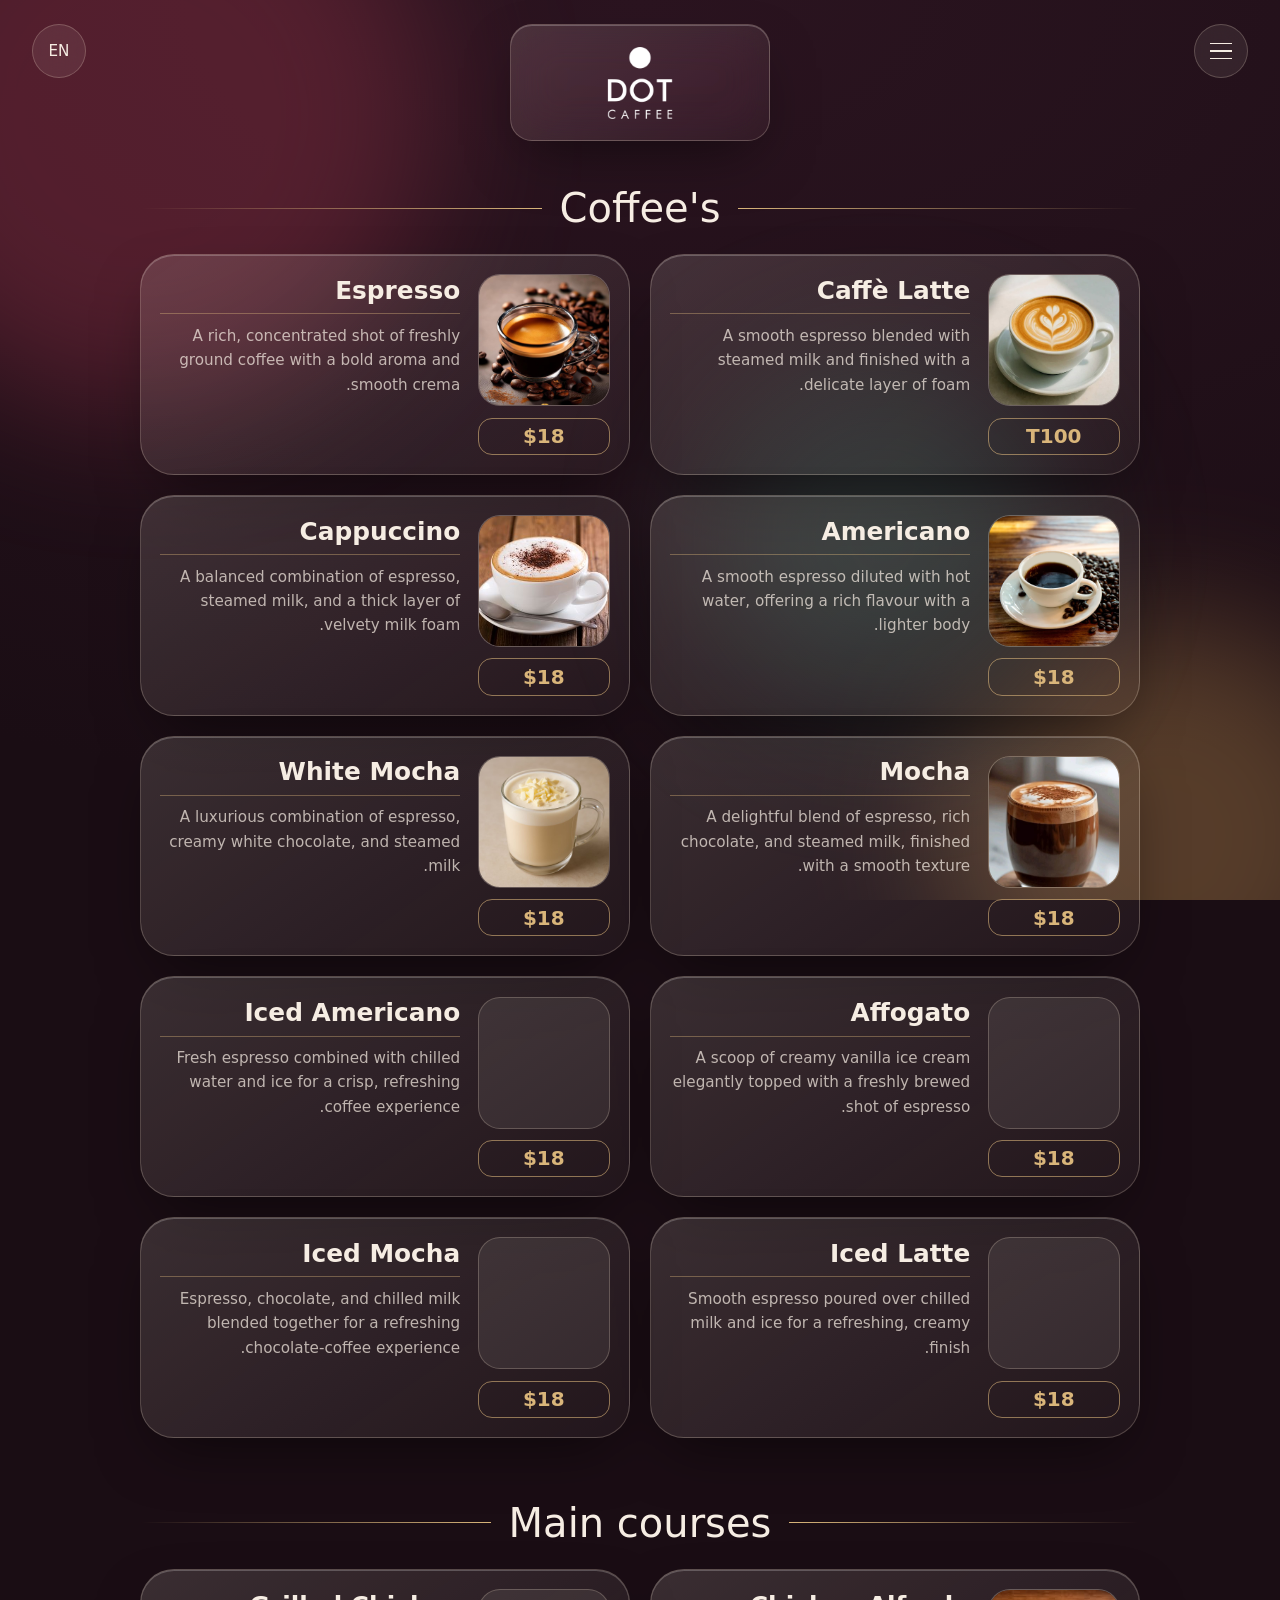
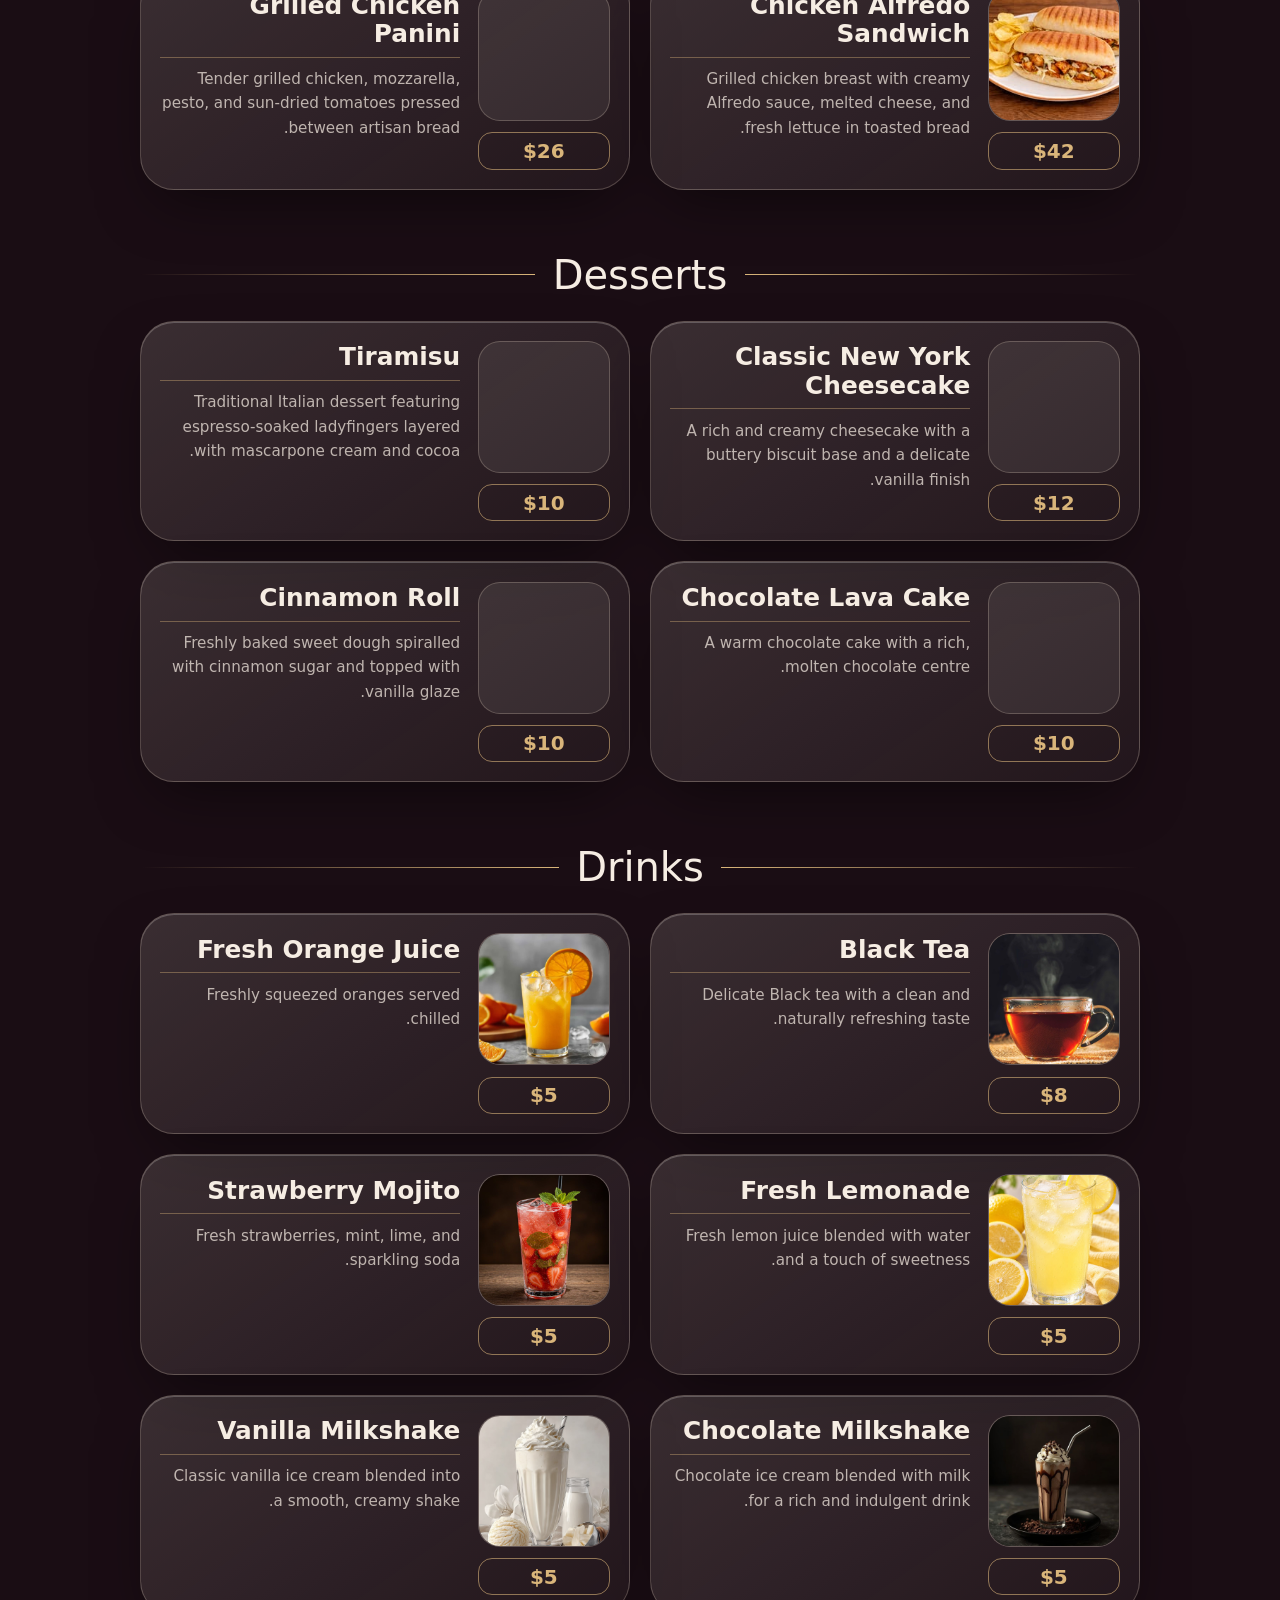
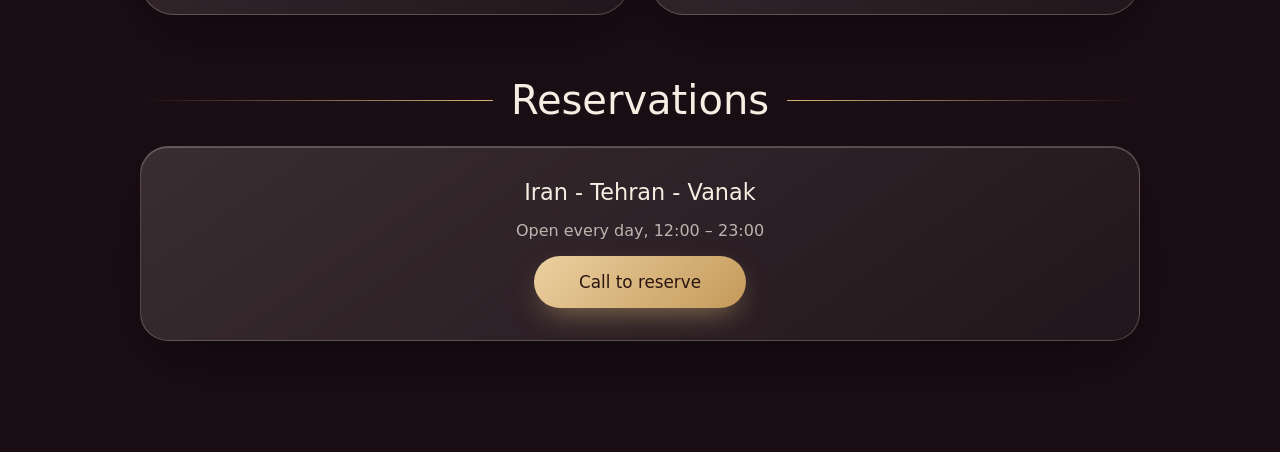
==== pages/menu.html @ abf37f2f "Add files via upload" ====
<!DOCTYPE html>
<html lang="en">
<head>
  <meta charset="UTF-8">
  <meta name="viewport" content="width=device-width, initial-scale=1, viewport-fit=cover">

  <!-- SEO: replace every "Your Restaurant Name" and example.com value -->
  <title>Menu | Your Restaurant Name – Starters, Main Courses, Desserts &amp; Drinks</title>
  <meta name="description" content="Explore the full menu at Your Restaurant Name: handcrafted starters, main courses, desserts, drinks and chef's specials, with prices. Reserve your table today.">
  <link rel="canonical" href="https://www.example.com/menu.html">
  <meta name="robots" content="index, follow, max-image-preview:large">
  <meta name="theme-color" content="#1a0d14">
  <meta name="author" content="Your Restaurant Name">

  <!-- Open Graph / social sharing -->
  <meta property="og:type" content="restaurant.menu">
  <meta property="og:site_name" content="Your Restaurant Name">
  <meta property="og:title" content="Menu | Your Restaurant Name">
  <meta property="og:description" content="Starters, main courses, desserts, drinks and chef's specials at Your Restaurant Name.">
  <meta property="og:url" content="https://www.example.com/menu.html">
  <meta property="og:image" content="https://www.example.com/images/share-cover.jpg">
  <meta name="twitter:card" content="summary_large_image">
  <meta name="twitter:title" content="Menu | Your Restaurant Name">
  <meta name="twitter:description" content="Starters, main courses, desserts, drinks and chef's specials.">
  <meta name="twitter:image" content="https://www.example.com/images/share-cover.jpg">
  <style>html.i18n-loading body{visibility:hidden}</style>
<script>
(function(){var d=document.documentElement,l='fa';
try{l=localStorage.getItem('site-lang')||'fa'}catch(e){}
d.lang=l;d.dir=l==='fa'?'rtl':'ltr';d.classList.add('i18n-loading');
setTimeout(function(){d.classList.remove('i18n-loading')},1500);})();
</script>

  <link rel="icon" href="../imgs/favicon.png">

  <link rel="preconnect" href="https://fonts.googleapis.com">
  <link rel="preconnect" href="https://fonts.gstatic.com" crossorigin>
  <link href="https://fonts.googleapis.com/css2?family=Cormorant+Garamond:wght@400;500;600&family=Jost:wght@300;400;500&display=swap" rel="stylesheet">
  <link rel="stylesheet" href="../css/index.css">
<link rel="stylesheet" href="../css/menu.css">

  <!-- Structured data: the restaurant -->
  <script type="application/ld+json">
  {
    "@context": "https://schema.org",
    "@type": "Restaurant",
    "name": "Your Restaurant Name",
    "url": "https://www.example.com/",
    "logo": "https://www.example.com/logo.png",
    "image": "https://www.example.com/images/share-cover.jpg",
    "telephone": "+00-000-000-0000",
    "priceRange": "$$$",
    "servesCuisine": "Your cuisine",
    "address": {
      "@type": "PostalAddress",
      "streetAddress": "Street address",
      "addressLocality": "City",
      "addressCountry": "Country"
    },
    "openingHours": "Mo-Su 12:00-23:00",
    "hasMenu": "https://www.example.com/menu.html"
  }
  </script>
</head>
<body>

  <div class="bg" aria-hidden="true">
    <span class="orb orb-1"></span>
    <span class="orb orb-2"></span>
    <span class="orb orb-3"></span>
  </div>

  <button class="lang-btn" id="langBtn" type="button" data-no-i18n aria-label="Switch language">EN</button>
  <!-- Hamburger -->
  <button class="burger" id="burger" aria-label="Open navigation" aria-expanded="false" aria-controls="drawer">
    <span></span><span></span><span></span>
  </button>

  <div class="scrim" id="scrim"></div>
  <nav class="drawer glass" id="drawer" aria-label="Menu categories" aria-hidden="true">
    <ul>
      <li><a href="#starters">Starters</a></li>
      <li><a href="#mains">Main courses</a></li>
      <li><a href="#desserts">Desserts</a></li>
      <li><a href="#drinks">Drinks</a></li>
  
      <li><a href="#contact">Reservations</a></li>
    </ul>
  </nav>

  <!-- Logo -->
  <header class="menu-head">
  <a class="logo-box glass" href="../index.html" aria-label="Your Restaurant Name, back to home">
  <img src="../imgs/dot-caffee-logo-1024-white.png" alt="Your Restaurant Name logo" width="240" height="96">
</a>
  </header>

  <main class="menu" itemscope itemtype="https://schema.org/Menu">
    <h1 class="sr-only" itemprop="name">Menu – Your Restaurant Name</h1>

    <!-- ========== Coffees ========== -->
    <section class="menu-section" id="starters" aria-labelledby="starters-title" itemprop="hasMenuSection" itemscope itemtype="https://schema.org/MenuSection">
      <h2 class="cat" id="starters-title"><span itemprop="name">Coffee's</span></h2>
      <div class="items">

        <article class="item glass" itemprop="hasMenuItem" itemscope itemtype="https://schema.org/MenuItem">
          <div class="item-pic"><img src="../imgs/582723639355604357.jpeg" alt="Burrata with heirloom tomatoes" width="200" height="200" loading="lazy" decoding="async" itemprop="image"></div>
          <div class="item-price" itemprop="offers" itemscope itemtype="https://schema.org/Offer"><meta itemprop="priceCurrency" content="USD"><meta itemprop="price" content="14"><span>T100</span></div>
          <div class="item-body">
            <h3 itemprop="name">Caffè Latte</h3>
            <p itemprop="description">A smooth espresso blended with steamed milk and finished with a delicate layer of foam.</p>
          </div>
        </article>

        <article class="item glass" itemprop="hasMenuItem" itemscope itemtype="https://schema.org/MenuItem">
          <div class="item-pic"><img src="../imgs/Espresso High Strength Professional Flavouring_.jpeg" alt="Seared scallops on cauliflower purée" width="200" height="200" loading="lazy" decoding="async" itemprop="image"></div>
          <div class="item-price" itemprop="offers" itemscope itemtype="https://schema.org/Offer"><meta itemprop="priceCurrency" content="USD"><meta itemprop="price" content="18"><span>$18</span></div>
          <div class="item-body">
            <h3 itemprop="name">Espresso</h3>
            <p itemprop="description">A rich, concentrated shot of freshly ground coffee with a bold aroma and smooth crema.</p>
          </div>
        </article>

 <article class="item glass" itemprop="hasMenuItem" itemscope itemtype="https://schema.org/MenuItem">
          <div class="item-pic"><img src="../imgs/What is an Americano_ - Learn More about this Classic Coffee Drink.jpeg" alt="Seared scallops on cauliflower purée" width="200" height="200" loading="lazy" decoding="async" itemprop="image"></div>
          <div class="item-price" itemprop="offers" itemscope itemtype="https://schema.org/Offer"><meta itemprop="priceCurrency" content="USD"><meta itemprop="price" content="18"><span>$18</span></div>
          <div class="item-body">
            <h3 itemprop="name">Americano</h3>
            <p itemprop="description">A smooth espresso diluted with hot water, offering a rich flavour with a lighter body.</p>
          </div>
        </article>

         <article class="item glass" itemprop="hasMenuItem" itemscope itemtype="https://schema.org/MenuItem">
          <div class="item-pic"><img src="../imgs/What Is a Cappuccino_ All You Need to Know.jpeg" alt="Seared scallops on cauliflower purée" width="200" height="200" loading="lazy" decoding="async" itemprop="image"></div>
          <div class="item-price" itemprop="offers" itemscope itemtype="https://schema.org/Offer"><meta itemprop="priceCurrency" content="USD"><meta itemprop="price" content="18"><span>$18</span></div>
          <div class="item-body">
            <h3 itemprop="name">Cappuccino</h3>
            <p itemprop="description">A balanced combination of espresso, steamed milk, and a thick layer of velvety milk foam.</p>
          </div>
        </article>

        <article class="item glass" itemprop="hasMenuItem" itemscope itemtype="https://schema.org/MenuItem">
          <div class="item-pic"><img src="../imgs/706713366569030225.jpeg" alt="Seared scallops on cauliflower purée" width="200" height="200" loading="lazy" decoding="async" itemprop="image"></div>
          <div class="item-price" itemprop="offers" itemscope itemtype="https://schema.org/Offer"><meta itemprop="priceCurrency" content="USD"><meta itemprop="price" content="18"><span>$18</span></div>
          <div class="item-body">
            <h3 itemprop="name">Mocha</h3>
            <p itemprop="description">A delightful blend of espresso, rich chocolate, and steamed milk, finished with a smooth texture.</p>
          </div>
        </article>

        <article class="item glass" itemprop="hasMenuItem" itemscope itemtype="https://schema.org/MenuItem">
          <div class="item-pic"><img src="../imgs/White Mocha - Coffee Class.jpeg" alt="Seared scallops on cauliflower purée" width="200" height="200" loading="lazy" decoding="async" itemprop="image"></div>
          <div class="item-price" itemprop="offers" itemscope itemtype="https://schema.org/Offer"><meta itemprop="priceCurrency" content="USD"><meta itemprop="price" content="18"><span>$18</span></div>
          <div class="item-body">
            <h3 itemprop="name">White Mocha</h3>
            <p itemprop="description">A luxurious combination of espresso, creamy white chocolate, and steamed milk.</p>
          </div>
        </article>
        <article class="item glass" itemprop="hasMenuItem" itemscope itemtype="https://schema.org/MenuItem">
          <div class="item-pic"><img src="../imgs/Classic Italian Hot Espresso Affogato Recipe.jpeg" alt="Seared scallops on cauliflower purée" width="200" height="200" loading="lazy" decoding="async" itemprop="image"></div>
          <div class="item-price" itemprop="offers" itemscope itemtype="https://schema.org/Offer"><meta itemprop="priceCurrency" content="USD"><meta itemprop="price" content="18"><span>$18</span></div>
          <div class="item-body">
            <h3 itemprop="name">Affogato</h3>
            <p itemprop="description">A scoop of creamy vanilla ice cream elegantly topped with a freshly brewed shot of espresso.</p>
          </div>
        </article>

        </article>
        <article class="item glass" itemprop="hasMenuItem" itemscope itemtype="https://schema.org/MenuItem">
          <div class="item-pic"><img src="../imgs/1150177192369234085.jpeg" alt="Seared scallops on cauliflower purée" width="200" height="200" loading="lazy" decoding="async" itemprop="image"></div>
          <div class="item-price" itemprop="offers" itemscope itemtype="https://schema.org/Offer"><meta itemprop="priceCurrency" content="USD"><meta itemprop="price" content="18"><span>$18</span></div>
          <div class="item-body">
            <h3 itemprop="name">Iced Americano</h3>
            <p itemprop="description">Fresh espresso combined with chilled water and ice for a crisp, refreshing coffee experience.</p>
          </div>
        </article>

        </article>
        <article class="item glass" itemprop="hasMenuItem" itemscope itemtype="https://schema.org/MenuItem">
          <div class="item-pic"><img src="../imgs/Embrace Caramel Almond Milk Iced Coffee Joy!.jpeg" alt="Seared scallops on cauliflower purée" width="200" height="200" loading="lazy" decoding="async" itemprop="image"></div>
          <div class="item-price" itemprop="offers" itemscope itemtype="https://schema.org/Offer"><meta itemprop="priceCurrency" content="USD"><meta itemprop="price" content="18"><span>$18</span></div>
          <div class="item-body">
            <h3 itemprop="name">Iced Latte</h3>
            <p itemprop="description">Smooth espresso poured over chilled milk and ice for a refreshing, creamy finish.</p>
          </div>
        </article>

        </article>
        <article class="item glass" itemprop="hasMenuItem" itemscope itemtype="https://schema.org/MenuItem">
          <div class="item-pic"><img src="../imgs/🥶 The Best Iced Mocha Coffee.jpeg" alt="Seared scallops on cauliflower purée" width="200" height="200" loading="lazy" decoding="async" itemprop="image"></div>
          <div class="item-price" itemprop="offers" itemscope itemtype="https://schema.org/Offer"><meta itemprop="priceCurrency" content="USD"><meta itemprop="price" content="18"><span>$18</span></div>
          <div class="item-body">
            <h3 itemprop="name">Iced Mocha</h3>
            <p itemprop="description">Espresso, chocolate, and chilled milk blended together for a refreshing chocolate-coffee experience.</p>
          </div>
        </article>

      </div>
    </section>

    <!-- ========== MAIN COURSES ========== -->
    <section class="menu-section" id="mains" aria-labelledby="mains-title" itemprop="hasMenuSection" itemscope itemtype="https://schema.org/MenuSection">
      <h2 class="cat" id="mains-title"><span itemprop="name">Main courses</span></h2>
      <div class="items">

        <article class="item glass" itemprop="hasMenuItem" itemscope itemtype="https://schema.org/MenuItem">
          <div class="item-pic"><img src="../imgs/Crispy Chicken Alfredo Rolls.jpeg" alt="Grilled ribeye steak with truffle butter" width="200" height="200" loading="lazy" decoding="async" itemprop="image"></div>
          <div class="item-price" itemprop="offers" itemscope itemtype="https://schema.org/Offer"><meta itemprop="priceCurrency" content="USD"><meta itemprop="price" content="42"><span>$42</span></div>
          <div class="item-body">
            <h3 itemprop="name">Chicken Alfredo Sandwich</h3>
            <p itemprop="description">Grilled chicken breast with creamy Alfredo sauce, melted cheese, and fresh lettuce in toasted bread.</p>
          </div>
        </article>

        <article class="item glass" itemprop="hasMenuItem" itemscope itemtype="https://schema.org/MenuItem">
          <div class="item-pic"><img src="../imgs/Grilled Chicken Panini Sandwich with French Fries & Fresh Mint Mojito(1).jpeg" alt="Wild mushroom risotto" width="200" height="200" loading="lazy" decoding="async" itemprop="image"></div>
          <div class="item-price" itemprop="offers" itemscope itemtype="https://schema.org/Offer"><meta itemprop="priceCurrency" content="USD"><meta itemprop="price" content="26"><span>$26</span></div>
          <div class="item-body">
            <h3 itemprop="name">Grilled Chicken Panini</h3>
            <p itemprop="description">Tender grilled chicken, mozzarella, pesto, and sun-dried tomatoes pressed between artisan bread.</p>
          </div>
        </article>

      </div>
    </section>

    <!-- ========== DESSERTS ========== -->
    <section class="menu-section" id="desserts" aria-labelledby="desserts-title" itemprop="hasMenuSection" itemscope itemtype="https://schema.org/MenuSection">
      <h2 class="cat" id="desserts-title"><span itemprop="name">Desserts</span></h2>
      <div class="items">

        <article class="item glass" itemprop="hasMenuItem" itemscope itemtype="https://schema.org/MenuItem">
          <div class="item-pic"><img src="../imgs/🍰 You’ll Want to Make It Again and Again New York….jpeg" alt="Dark chocolate fondant with vanilla ice cream" width="200" height="200" loading="lazy" decoding="async" itemprop="image"></div>
          <div class="item-price" itemprop="offers" itemscope itemtype="https://schema.org/Offer"><meta itemprop="priceCurrency" content="USD"><meta itemprop="price" content="12"><span>$12</span></div>
          <div class="item-body">
            <h3 itemprop="name">Classic New York Cheesecake</h3>
            <p itemprop="description">A rich and creamy cheesecake with a buttery biscuit base and a delicate vanilla finish.</p>
          </div>
        </article>

        <article class="item glass" itemprop="hasMenuItem" itemscope itemtype="https://schema.org/MenuItem">
          <div class="item-pic"><img src="../imgs/Tiramisu Cheesecake with Mascarpone Cream.jpeg" alt="Crème brûlée with fresh berries" width="200" height="200" loading="lazy" decoding="async" itemprop="image"></div>
          <div class="item-price" itemprop="offers" itemscope itemtype="https://schema.org/Offer"><meta itemprop="priceCurrency" content="USD"><meta itemprop="price" content="10"><span>$10</span></div>
          <div class="item-body">
            <h3 itemprop="name">Tiramisu</h3>
            <p itemprop="description">Traditional Italian dessert featuring espresso-soaked ladyfingers layered with mascarpone cream and cocoa.</p>
          </div>
        </article>

        <article class="item glass" itemprop="hasMenuItem" itemscope itemtype="https://schema.org/MenuItem">
          <div class="item-pic"><img src="../imgs/📌Chocolate Lava Cake 😍🍫 This ultra-decadent molten chocolate lava cake.jpeg" alt="Crème brûlée with fresh berries" width="200" height="200" loading="lazy" decoding="async" itemprop="image"></div>
          <div class="item-price" itemprop="offers" itemscope itemtype="https://schema.org/Offer"><meta itemprop="priceCurrency" content="USD"><meta itemprop="price" content="10"><span>$10</span></div>
          <div class="item-body">
            <h3 itemprop="name">Chocolate Lava Cake</h3>
            <p itemprop="description">A warm chocolate cake with a rich, molten chocolate centre.</p>
          </div>
        </article>

        <article class="item glass" itemprop="hasMenuItem" itemscope itemtype="https://schema.org/MenuItem">
          <div class="item-pic"><img src="../imgs/Fragrance Oil - Cinnamon Bun _ Arômes & Évasions - Warm & Sweet Aroma.jpeg" alt="Crème brûlée with fresh berries" width="200" height="200" loading="lazy" decoding="async" itemprop="image"></div>
          <div class="item-price" itemprop="offers" itemscope itemtype="https://schema.org/Offer"><meta itemprop="priceCurrency" content="USD"><meta itemprop="price" content="10"><span>$10</span></div>
          <div class="item-body">
            <h3 itemprop="name">Cinnamon Roll</h3>
            <p itemprop="description">Freshly baked sweet dough spiralled with cinnamon sugar and topped with vanilla glaze.</p>
          </div>
        </article>

      </div>
    </section>

    <!-- ========== DRINKS ========== -->
    <section class="menu-section" id="drinks" aria-labelledby="drinks-title" itemprop="hasMenuSection" itemscope itemtype="https://schema.org/MenuSection">
      <h2 class="cat" id="drinks-title"><span itemprop="name">Drinks</span></h2>
      <div class="items">

        <article class="item glass" itemprop="hasMenuItem" itemscope itemtype="https://schema.org/MenuItem">
          <div class="item-pic"><img src="../imgs/GOODS FROM CHINA-TEA.jpeg" alt="House sparkling pomegranate cooler" width="200" height="200" loading="lazy" decoding="async" itemprop="image"></div>
          <div class="item-price" itemprop="offers" itemscope itemtype="https://schema.org/Offer"><meta itemprop="priceCurrency" content="USD"><meta itemprop="price" content="8"><span>$8</span></div>
          <div class="item-body">
            <h3 itemprop="name">Black Tea</h3>
            <p itemprop="description">	Delicate Black tea with a clean and naturally refreshing taste.</p>
          </div>
        </article>

        <article class="item glass" itemprop="hasMenuItem" itemscope itemtype="https://schema.org/MenuItem">
          <div class="item-pic"><img src="../imgs/Dolly Parton Cinnamon Bread Recipe (Copycat….jpeg" alt="Cardamom espresso" width="200" height="200" loading="lazy" decoding="async" itemprop="image"></div>
          <div class="item-price" itemprop="offers" itemscope itemtype="https://schema.org/Offer"><meta itemprop="priceCurrency" content="USD"><meta itemprop="price" content="5"><span>$5</span></div>
          <div class="item-body">
            <h3 itemprop="name">Fresh Orange Juice</h3>
            <p itemprop="description">Freshly squeezed oranges served chilled.</p>
          </div>
        </article>

        <article class="item glass" itemprop="hasMenuItem" itemscope itemtype="https://schema.org/MenuItem">
          <div class="item-pic"><img src="../imgs/Fresh-Squeezed Lemonade with Ice and Lemon Slices.jpeg" alt="Cardamom espresso" width="200" height="200" loading="lazy" decoding="async" itemprop="image"></div>
          <div class="item-price" itemprop="offers" itemscope itemtype="https://schema.org/Offer"><meta itemprop="priceCurrency" content="USD"><meta itemprop="price" content="5"><span>$5</span></div>
          <div class="item-body">
            <h3 itemprop="name">Fresh Lemonade</h3>
            <p itemprop="description">	Fresh lemon juice blended with water and a touch of sweetness.</p>
          </div>
        </article>

        <article class="item glass" itemprop="hasMenuItem" itemscope itemtype="https://schema.org/MenuItem">
          <div class="item-pic"><img src="../imgs/Strawberry Mojito__🍓 Sip on our Strawberry Mojito….jpeg" alt="Cardamom espresso" width="200" height="200" loading="lazy" decoding="async" itemprop="image"></div>
          <div class="item-price" itemprop="offers" itemscope itemtype="https://schema.org/Offer"><meta itemprop="priceCurrency" content="USD"><meta itemprop="price" content="5"><span>$5</span></div>
          <div class="item-body">
            <h3 itemprop="name">Strawberry Mojito</h3>
            <p itemprop="description">	Fresh strawberries, mint, lime, and sparkling soda. </p>
          </div>
        </article>

          <article class="item glass" itemprop="hasMenuItem" itemscope itemtype="https://schema.org/MenuItem">
          <div class="item-pic"><img src="../imgs/choclate milkshake.jpeg" alt="Cardamom espresso" width="200" height="200" loading="lazy" decoding="async" itemprop="image"></div>
          <div class="item-price" itemprop="offers" itemscope itemtype="https://schema.org/Offer"><meta itemprop="priceCurrency" content="USD"><meta itemprop="price" content="5"><span>$5</span></div>
          <div class="item-body">
            <h3 itemprop="name">Chocolate Milkshake</h3>
            <p itemprop="description">		Chocolate ice cream blended with milk for a rich and indulgent drink. </p>
          </div>
        </article>

          <article class="item glass" itemprop="hasMenuItem" itemscope itemtype="https://schema.org/MenuItem">
          <div class="item-pic"><img src="../imgs/Easy Free Vanilla Milkshake Recipe _ 3 Ingredients, 2 Minutes.jpeg" alt="Cardamom espresso" width="200" height="200" loading="lazy" decoding="async" itemprop="image"></div>
          <div class="item-price" itemprop="offers" itemscope itemtype="https://schema.org/Offer"><meta itemprop="priceCurrency" content="USD"><meta itemprop="price" content="5"><span>$5</span></div>
          <div class="item-body">
            <h3 itemprop="name">Vanilla Milkshake</h3>
            <p itemprop="description">			Classic vanilla ice cream blended into a smooth, creamy shake. </p>
          </div>
        </article>

      </div>
    </section>


    <!-- ========== RESERVATIONS ========== -->
    <section class="menu-section" id="contact" aria-labelledby="contact-title">
      <h2 class="cat" id="contact-title"><span>Reservations</span></h2>
      <div class="contact-card glass">
        <address>Iran - Tehran - Vanak </address>
        <p>Open every day, 12:00 – 23:00</p>
        <a class="cta" href="tel:+9899123121320">Call to reserve</a>
      </div>
    </section>

  </main>

  <script src="../js/app.js"></script>
  <script src="../js/menu.js"></script>
  <script src="../js/lang.js"></script>
</body>
</html>
---- css/index.css ----
/* ---------- Design tokens: change the look here ---------- */
:root {
  --bg-deep: #1a0d14;          /* deep wine */
  --bg-mid: #2b1420;
  --glow-1: #7a2a3d;           /* garnet */
  --glow-2: #b98a4e;           /* brass */
  --glow-3: #2f4a43;           /* pine */
  --ink: #f6ede3;              /* warm ivory text */
  --ink-soft: rgba(246, 237, 227, .72);
  --accent: #d9b57a;           /* champagne gold */
  --glass-bg: rgba(255, 244, 232, .08);
  --glass-border: rgba(255, 236, 214, .22);
  --radius: 28px;
  --font-display: "Cormorant Garamond", Georgia, serif;
  --font-body: "Jost", system-ui, sans-serif;
}

*, *::before, *::after { box-sizing: border-box; }
html { height: 100%; }
body {
  margin: 0;
  min-height: 100%;
  font-family: var(--font-body);
  font-weight: 300;
  color: var(--ink);
  background: var(--bg-deep);
  overflow-x: hidden;
  -webkit-font-smoothing: antialiased;
}

/* ---------- Background ---------- */
.bg {
  position: fixed; inset: 0; z-index: -1;
  background: radial-gradient(120% 90% at 50% 0%, var(--bg-mid), var(--bg-deep));
  overflow: hidden;
}
.orb { position: absolute; border-radius: 50%; filter: blur(70px); opacity: .55; }
.orb-1 { width: 46vmax; height: 46vmax; background: var(--glow-1); top: -14vmax; left: -12vmax; }
.orb-2 { width: 34vmax; height: 34vmax; background: var(--glow-2); bottom: -12vmax; right: -8vmax; opacity: .38; }
.orb-3 { width: 28vmax; height: 28vmax; background: var(--glow-3); top: 40%; left: 55%; opacity: .5; }

/* ---------- Glass ---------- */
.glass {
  background: linear-gradient(145deg, rgba(255, 244, 232, .14), rgba(255, 244, 232, .04));
  border: 1px solid var(--glass-border);
  border-radius: var(--radius);
  -webkit-backdrop-filter: blur(22px) saturate(140%);
  backdrop-filter: blur(22px) saturate(140%);
  box-shadow:
    0 24px 60px -20px rgba(0, 0, 0, .55),
    inset 0 1px 0 rgba(255, 255, 255, .22);
}

/* ---------- Layout ---------- */
.page {
  width: min(100%, 640px);
  margin: 0 auto;
  padding: clamp(5rem, 11vh, 7rem) 1.25rem calc(2.5rem + env(safe-area-inset-bottom, 0px));
  display: flex;
  flex-direction: column;
  align-items: center;
  gap: clamp(1.25rem, 3vh, 2rem);
  animation: rise .9s cubic-bezier(.2, .7, .2, 1) both;
}
@keyframes rise { from { opacity: 0; transform: translateY(18px); } }

.title {
  padding: .6rem 3rem;
  border-radius: 999px;
}
h1 {
  margin: 0;
  font-family: var(--font-display);
  font-weight: 500;
  font-size: clamp(2.4rem, 8vw, 3.6rem);
  letter-spacing: .12em;
  line-height: 1.1;
}

/* ---------- Logo card ---------- */
.logo-card {
  width: 100%;
  padding: 1rem;
  position: relative;
}
.dropzone {
  display: grid;
  place-items: center;
  width: 100%;
  aspect-ratio: 1 / 1;
  max-height: 52vh;
  border: 1px dashed rgba(217, 181, 122, .55);
  border-radius: calc(var(--radius) - 10px);
  cursor: pointer;
  overflow: hidden;
  transition: background .3s, border-color .3s;
}
.dropzone:hover, .dropzone.drag { background: rgba(217, 181, 122, .09); border-color: var(--accent); }
.dropzone:focus-visible { outline: 2px solid var(--accent); outline-offset: 4px; }
.dropzone img { width: 100%; height: 100%; object-fit: contain; padding: 1.25rem; }
.dropzone[hidden], img[hidden] { display: none; }

.dz-empty { text-align: center; color: var(--accent); padding: 1rem; }
.dz-empty p { margin: .8rem 0 .2rem; color: var(--ink); font-size: 1.05rem; }
.dz-empty small { color: var(--ink-soft); }

.logo-card.has-logo .dropzone { border-style: solid; border-color: transparent; }
.remove {
  display: block;
  margin: .75rem auto .1rem;
  background: none; border: 0;
  color: var(--ink-soft);
  font: inherit; font-size: .9rem;
  text-decoration: underline; text-underline-offset: 4px;
  cursor: pointer;
}
.remove:hover { color: var(--ink); }
.remove[hidden] { display: none; }

/* ---------- About ---------- */
.about {
  width: min(100%, 560px);
  padding: 1.4rem 1.6rem;
  border-radius: 22px;
  text-align: center;
}
.about p {
  margin: 0;
  font-family: var(--font-display);
  font-size: clamp(1.15rem, 3.4vw, 1.4rem);
  line-height: 1.55;
  color: var(--ink);
}

/* ---------- Button ---------- */
.cta {
  display: inline-block;
  padding: 1rem 2.8rem;
  border-radius: 999px;
  background: linear-gradient(135deg, #ecd0a0, #c49a5a);
  color: #2a1510;
  font-weight: 500;
  font-size: 1.05rem;
  text-decoration: none;
  box-shadow: 0 12px 30px -10px rgba(217, 181, 122, .6);
  transition: transform .25s, box-shadow .25s;
}
.cta:hover { transform: translateY(-2px); box-shadow: 0 18px 36px -10px rgba(217, 181, 122, .75); }
.cta:focus-visible { outline: 2px solid var(--ink); outline-offset: 4px; }

/* ---------- Hamburger ---------- */
.burger {
  position: fixed;
  top: calc(1rem + env(safe-area-inset-top, 0px));
  right: 1rem;
  z-index: 30;
  width: 54px; height: 54px;
  display: grid; place-content: center; gap: 6px;
  border-radius: 50%;
  border: 1px solid var(--glass-border);
  background: var(--glass-bg);
  -webkit-backdrop-filter: blur(16px);
  backdrop-filter: blur(16px);
  cursor: pointer;
}
.burger span {
  display: block; width: 22px; height: 1.5px;
  background: var(--ink);
  transition: transform .35s, opacity .25s;
}
.burger[aria-expanded="true"] span:nth-child(1) { transform: translateY(7.5px) rotate(45deg); }
.burger[aria-expanded="true"] span:nth-child(2) { opacity: 0; }
.burger[aria-expanded="true"] span:nth-child(3) { transform: translateY(-7.5px) rotate(-45deg); }
.burger:focus-visible { outline: 2px solid var(--accent); outline-offset: 3px; }

.scrim {
  position: fixed; inset: 0; z-index: 10;
  background: rgba(10, 4, 8, .45);
  opacity: 0; pointer-events: none;
  transition: opacity .35s;
}
.scrim.open { opacity: 1; pointer-events: auto; }

.drawer {
  position: fixed;
  z-index: 20;
  top: calc(5rem + env(safe-area-inset-top, 0px));
  right: 1rem;
  width: min(320px, calc(100% - 2rem));
  padding: 1rem;
  opacity: 0;
  transform: translateY(-12px) scale(.97);
  transform-origin: top right;
  visibility: hidden;
  transition: opacity .3s, transform .3s, visibility .3s;
}
.drawer.open { opacity: 1; transform: none; visibility: visible; }
.drawer ul { list-style: none; margin: 0; padding: 0; }
.drawer li + li { border-top: 1px solid rgba(255, 236, 214, .12); }
.drawer a {
  display: block;
  padding: 1rem 1.1rem;
  font-family: var(--font-display);
  font-size: 1.45rem;
  color: var(--ink);
  text-decoration: none;
  border-radius: 14px;
  transition: background .25s, color .25s, padding-left .25s;
}
.drawer a:hover, .drawer a:focus-visible { background: rgba(217, 181, 122, .14); color: var(--accent); padding-left: 1.5rem; outline: none; }

/* ---------- Larger screens ---------- */
@media (min-width: 900px) {
  .page { width: 720px; }
  .burger { top: 1.5rem; right: 2rem; }
  .drawer { top: 6rem; right: 2rem; }
}

@media (prefers-reduced-motion: reduce) {
  *, *::before, *::after { animation: none !important; transition: none !important; }
}
.logo-card {
  width: 100%;
  padding: 1rem;
}
.logo-frame {
  display: grid;
  place-items: center;
  width: 100%;
  aspect-ratio: 1 / 1;
  max-height: 52vh;
  border-radius: calc(var(--radius) - 10px);
  overflow: hidden;
}
.logo-frame img {
  width: 100%;
  height: 100%;
  object-fit: contain;
  padding: 1.25rem;
}
/* ===== Language switch ===== */
.lang-btn {
  position: fixed;
  top: calc(1rem + env(safe-area-inset-top, 0px));
  left: 1rem;
  z-index: 30;
  width: 54px; height: 54px;
  border-radius: 50%;
  border: 1px solid var(--glass-border);
  background: var(--glass-bg);
  -webkit-backdrop-filter: blur(16px);
  backdrop-filter: blur(16px);
  color: var(--ink);
  font: 500 .95rem var(--font-body);
  cursor: pointer;
  transition: background .25s, color .25s;
}
.lang-btn:hover { background: rgba(217, 181, 122, .18); color: var(--accent); }
.lang-btn:focus-visible { outline: 2px solid var(--accent); outline-offset: 3px; }
@media (min-width: 900px) { .lang-btn { top: 1.5rem; left: 2rem; } }

/* Persian: font, no letter-spacing (it breaks Persian letter joining) */
html[lang="fa"] {
  --font-display: "Vazirmatn", Tahoma, system-ui, sans-serif;
  --font-body: "Vazirmatn", Tahoma, system-ui, sans-serif;
}
html[lang="fa"] * { letter-spacing: 0 !important; }

/* Right-to-left fixes */
html[dir="rtl"] .cat::before { background: linear-gradient(270deg, transparent, var(--accent)); }
html[dir="rtl"] .cat::after  { background: linear-gradient(90deg, transparent, var(--accent)); }
html[dir="rtl"] .drawer a:hover,
html[dir="rtl"] .drawer a:focus-visible { padding-left: 1.1rem; padding-right: 1.5rem; }
---- css/menu.css ----
/* Menu page: loads AFTER style.css and reuses its colours, glass, background and hamburger */

html { scroll-behavior: smooth; }

.sr-only {
  position: absolute;
  width: 1px; height: 1px;
  margin: -1px; padding: 0;
  overflow: hidden;
  clip: rect(0 0 0 0);
  white-space: nowrap;
  border: 0;
}

/* ---------- Logo ---------- */
.menu-head {
  display: flex;
  justify-content: center;
  padding: calc(1rem + env(safe-area-inset-top, 0px)) 1.25rem 0;
}
.logo-box {
  display: grid;
  place-items: center;
  width: clamp(170px, 50vw, 260px);
  aspect-ratio: 5 / 2;
  padding: .6rem 1rem;
  border-radius: 22px;
}
.logo-box img {
  max-width: 100%;
  max-height: 100%;
  object-fit: contain;
}
.logo-box:focus-visible { outline: 2px solid var(--accent); outline-offset: 4px; }

/* ---------- Page ---------- */
.menu {
  width: min(100%, 1040px);
  margin: 0 auto;
  padding: clamp(2rem, 5vh, 3rem) 1.25rem calc(3rem + env(safe-area-inset-bottom, 0px));
  animation: rise .9s cubic-bezier(.2, .7, .2, 1) both;
}
.menu-section {
  margin-bottom: clamp(2.5rem, 7vh, 4rem);
  scroll-margin-top: 1.25rem;
}

/* ---------- Category heading ---------- */
.cat {
  display: flex;
  align-items: center;
  gap: 1.1rem;
  margin: 0 0 1.5rem;
  font-family: var(--font-display);
  font-weight: 500;
  font-size: clamp(1.8rem, 6vw, 2.5rem);
  letter-spacing: .04em;
  line-height: 1.1;
  white-space: nowrap;
}
.cat::before,
.cat::after {
  content: "";
  flex: 1;
  height: 1px;
}
.cat::before { background: linear-gradient(90deg, transparent, var(--accent)); }
.cat::after  { background: linear-gradient(270deg, transparent, var(--accent)); }

/* ---------- Items ---------- */
.items {
  display: grid;
  gap: 1rem;
}

.item {
  --pic: clamp(88px, 26vw, 116px);
  display: grid;
  grid-template-columns: var(--pic) minmax(0, 1fr);
  grid-template-areas:
    "pic body"
    "price body";
  grid-template-rows: auto 1fr;
  column-gap: 1.1rem;
  row-gap: .7rem;
  padding: 1rem;
  border-radius: 34px;
}

.item-pic {
  grid-area: pic;
  aspect-ratio: 1 / 1;
  border-radius: 22px;
  overflow: hidden;
  background: rgba(255, 244, 232, .08);
  border: 1px solid var(--glass-border);
}
.item-pic img {
  display: block;
  width: 100%;
  height: 100%;
  object-fit: cover;
}
.item-pic.no-img img { display: none; }

.item-price {
  grid-area: price;
  align-self: start;
  text-align: center;
  padding: .35rem .5rem;
  border: 1px solid rgba(217, 181, 122, .6);
  border-radius: 14px;
  color: var(--accent);
  font-family: var(--font-display);
  font-weight: 600;
  font-size: 1.25rem;
  line-height: 1.2;
}

.item-body {
  grid-area: body;
  min-width: 0;
  padding-top: .15rem;
}
.item-body h3 {
  margin: 0 0 .6rem;
  padding-bottom: .5rem;
  border-bottom: 1px solid rgba(217, 181, 122, .4);
  font-family: var(--font-display);
  font-weight: 600;
  font-size: clamp(1.25rem, 4.6vw, 1.55rem);
  line-height: 1.15;
}
.item-body p {
  margin: 0;
  font-size: .95rem;
  line-height: 1.6;
  color: var(--ink-soft);
}

/* ---------- Reservations ---------- */
.contact-card {
  display: grid;
  justify-items: center;
  gap: 1rem;
  padding: 2rem 1.5rem;
  text-align: center;
}
.contact-card address {
  font-style: normal;
  font-family: var(--font-display);
  font-size: 1.4rem;
}
.contact-card p { margin: 0; color: var(--ink-soft); }

/* ---------- Active link in drawer ---------- */
.drawer a[aria-current="true"] {
  color: var(--accent);
  background: rgba(217, 181, 122, .14);
}

/* ---------- Larger screens ---------- */
@media (min-width: 900px) {
  .menu-head { padding-top: 1.5rem; }
  .items { grid-template-columns: repeat(2, minmax(0, 1fr)); gap: 1.25rem; }
  .item { --pic: 132px; padding: 1.2rem; }
}

@media (prefers-reduced-motion: reduce) {
  html { scroll-behavior: auto; }
}

/* ===== Language switch ===== */
.lang-btn {
  position: fixed;
  top: calc(1rem + env(safe-area-inset-top, 0px));
  left: 1rem;
  z-index: 30;
  width: 54px; height: 54px;
  border-radius: 50%;
  border: 1px solid var(--glass-border);
  background: var(--glass-bg);
  -webkit-backdrop-filter: blur(16px);
  backdrop-filter: blur(16px);
  color: var(--ink);
  font: 500 .95rem var(--font-body);
  cursor: pointer;
  transition: background .25s, color .25s;
}
.lang-btn:hover { background: rgba(217, 181, 122, .18); color: var(--accent); }
.lang-btn:focus-visible { outline: 2px solid var(--accent); outline-offset: 3px; }
@media (min-width: 900px) { .lang-btn { top: 1.5rem; left: 2rem; } }

/* Persian: font, no letter-spacing (it breaks Persian letter joining) */
html[lang="fa"] {
  --font-display: "Vazirmatn", Tahoma, system-ui, sans-serif;
  --font-body: "Vazirmatn", Tahoma, system-ui, sans-serif;
}
html[lang="fa"] * { letter-spacing: 0 !important; }

/* Right-to-left fixes */
html[dir="rtl"] .cat::before { background: linear-gradient(270deg, transparent, var(--accent)); }
html[dir="rtl"] .cat::after  { background: linear-gradient(90deg, transparent, var(--accent)); }
html[dir="rtl"] .drawer a:hover,
html[dir="rtl"] .drawer a:focus-visible { padding-left: 1.1rem; padding-right: 1.5rem; }
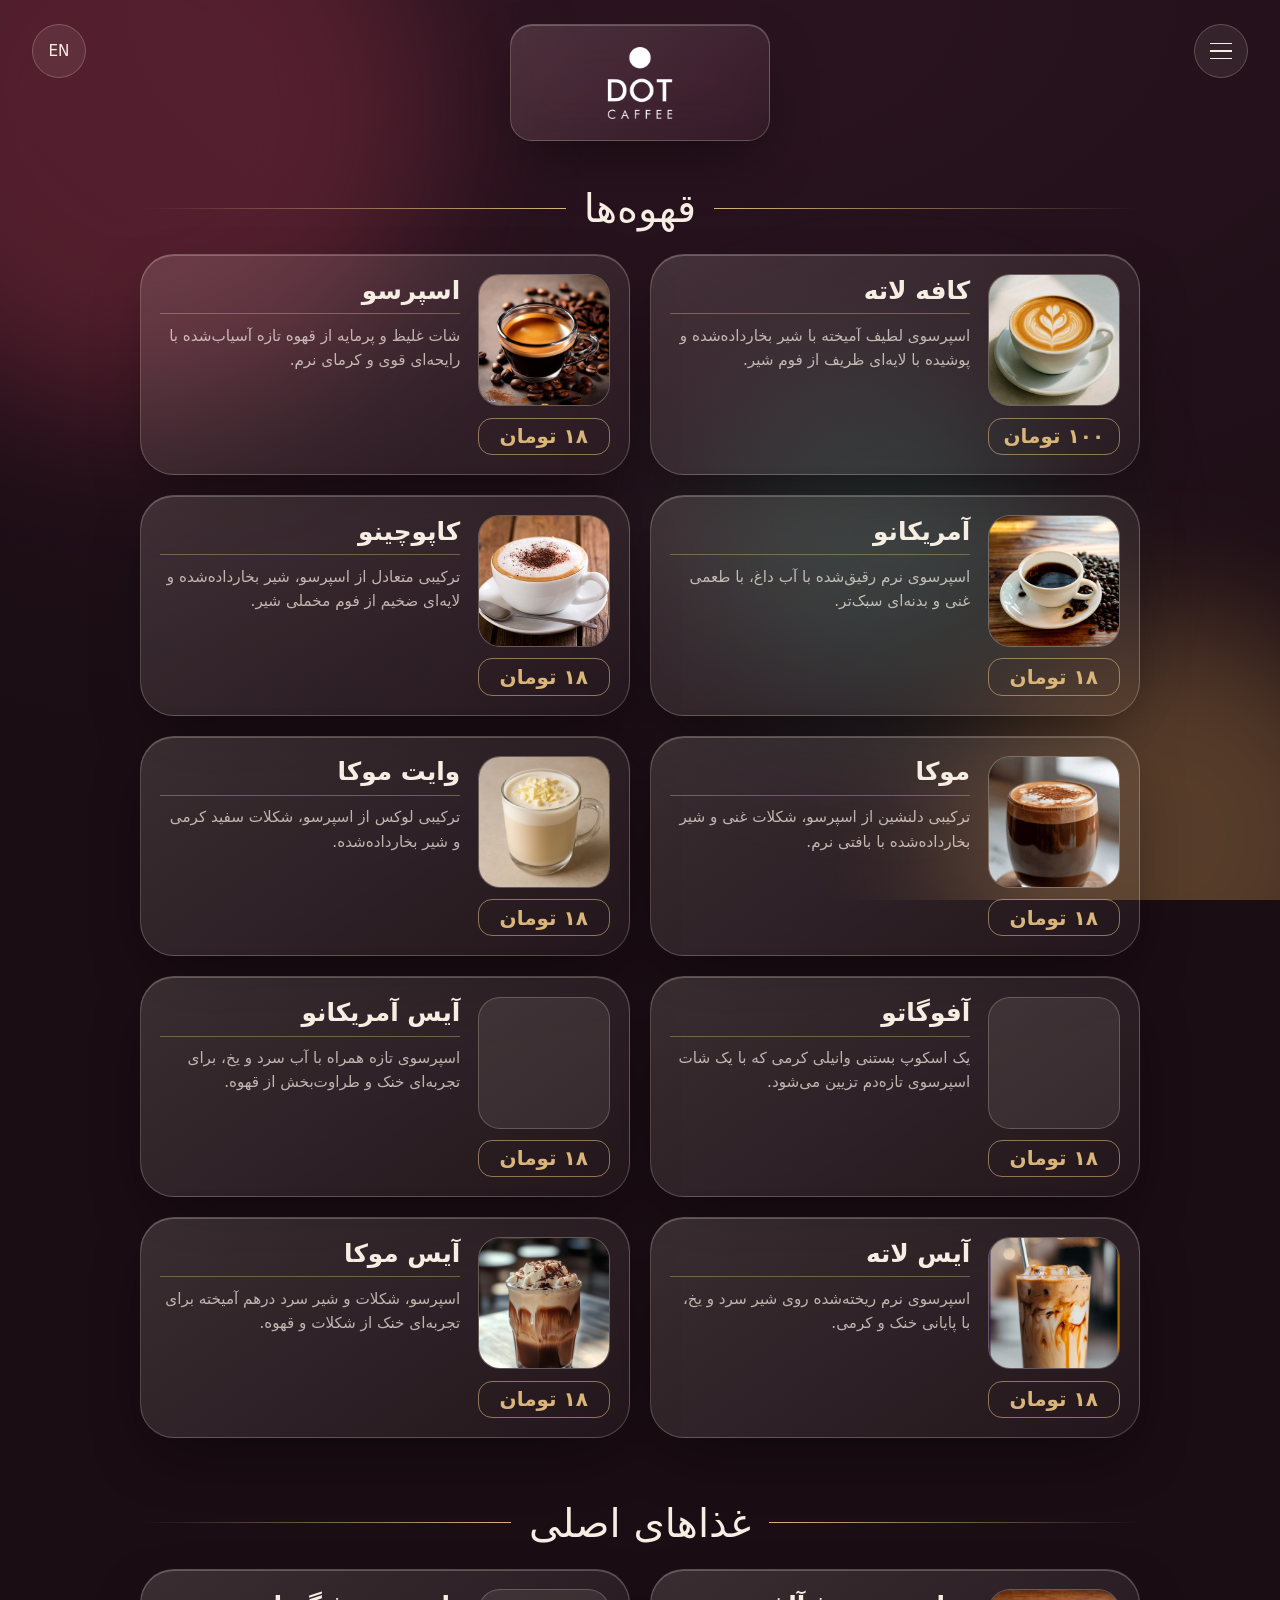
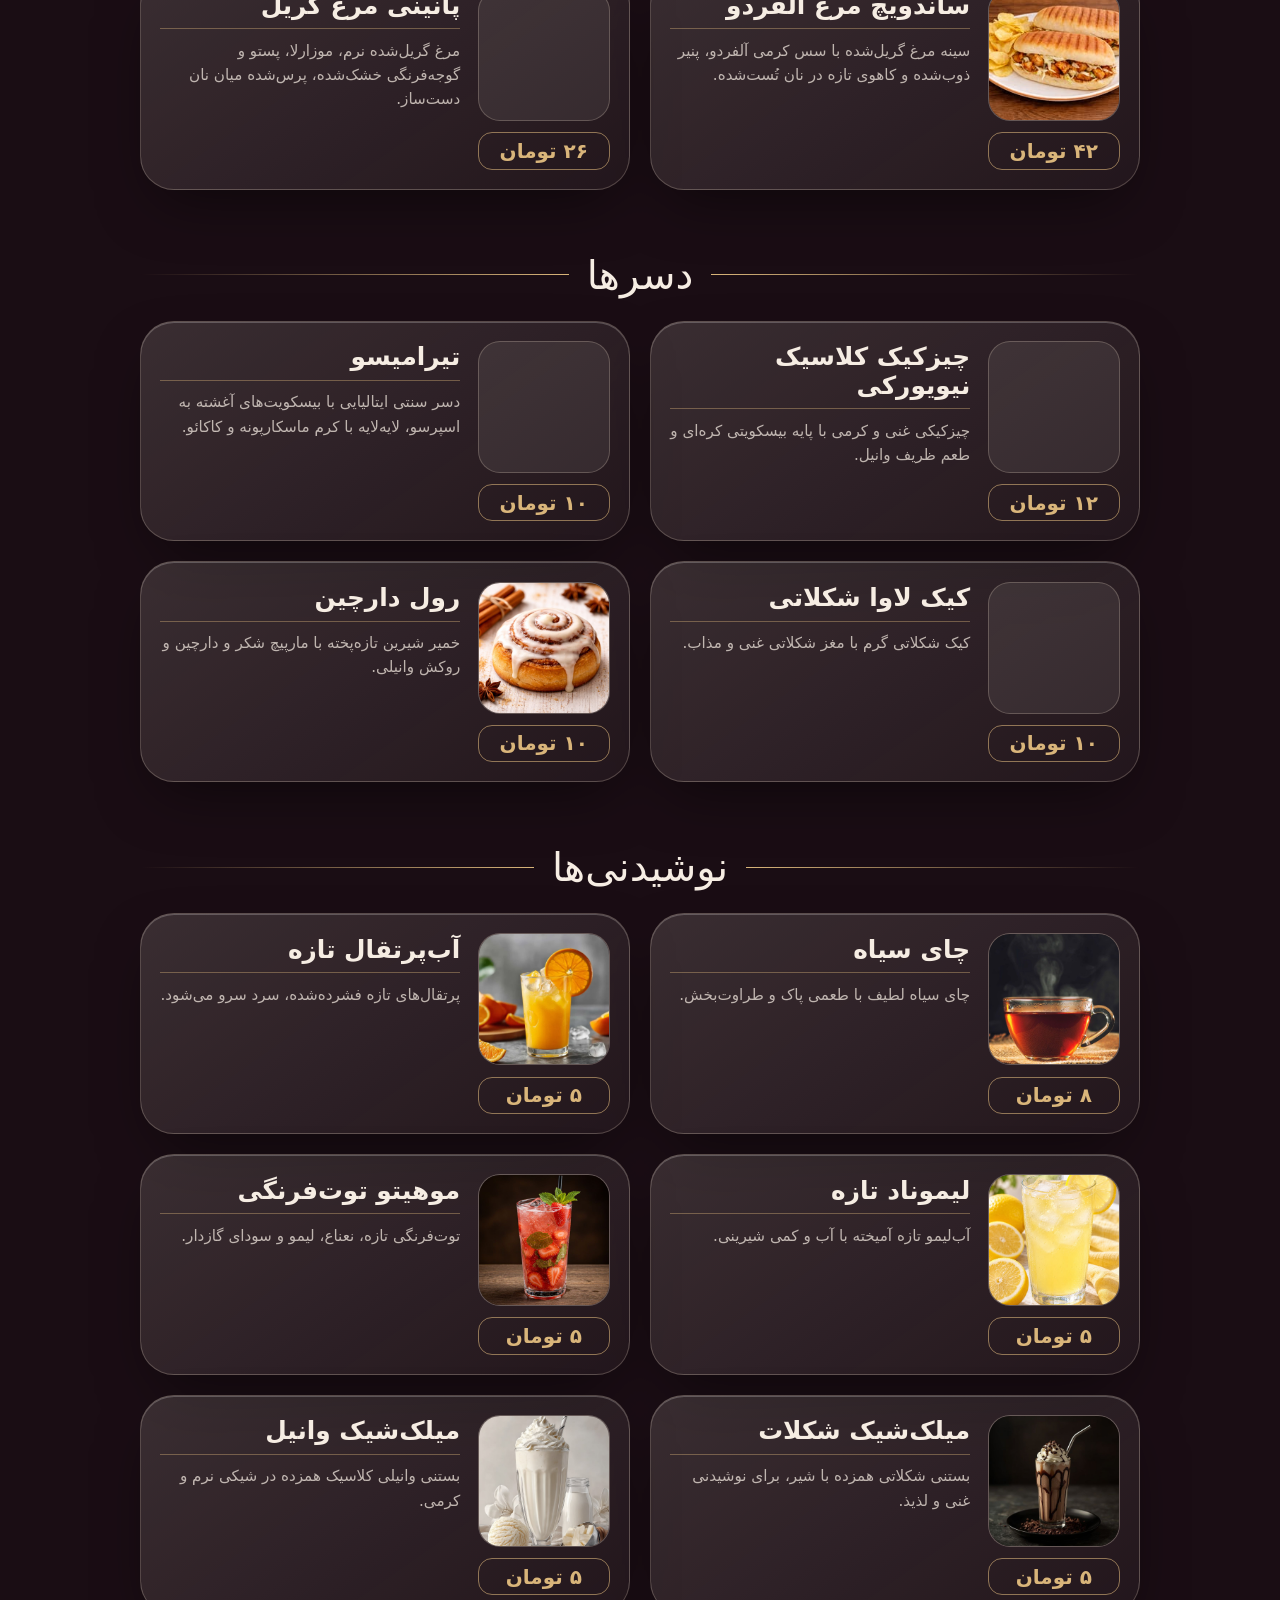
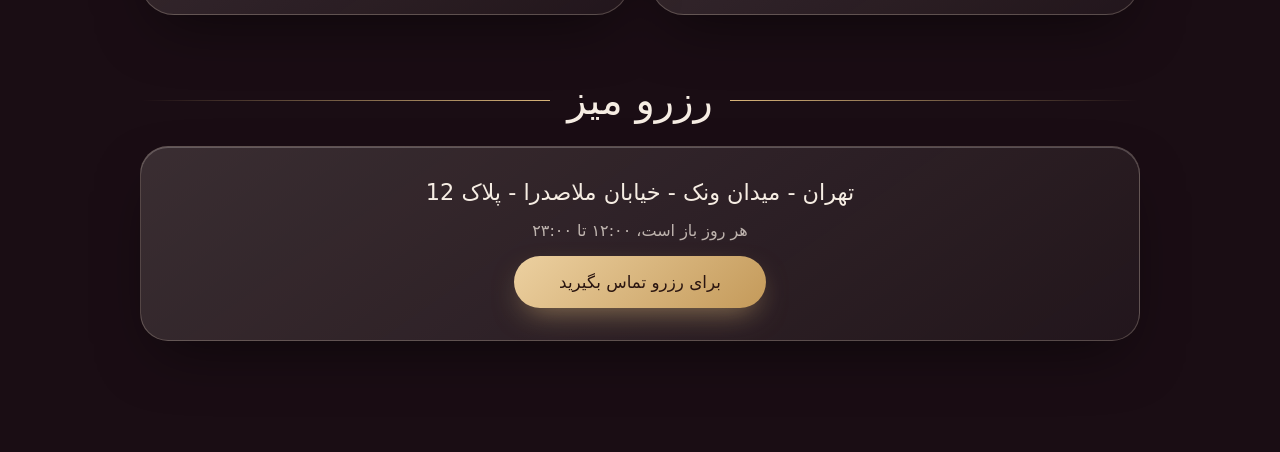
==== commit 36545655: "Update menu.html" ====
--- a/pages/menu.html
+++ b/pages/menu.html
@@ -345,6 +345,6 @@
 
   <script src="../js/app.js"></script>
   <script src="../js/menu.js"></script>
-  <script src="../js/lang.js"></script>
+  <script src="../js/Lang.js"></script>
 </body>
 </html>
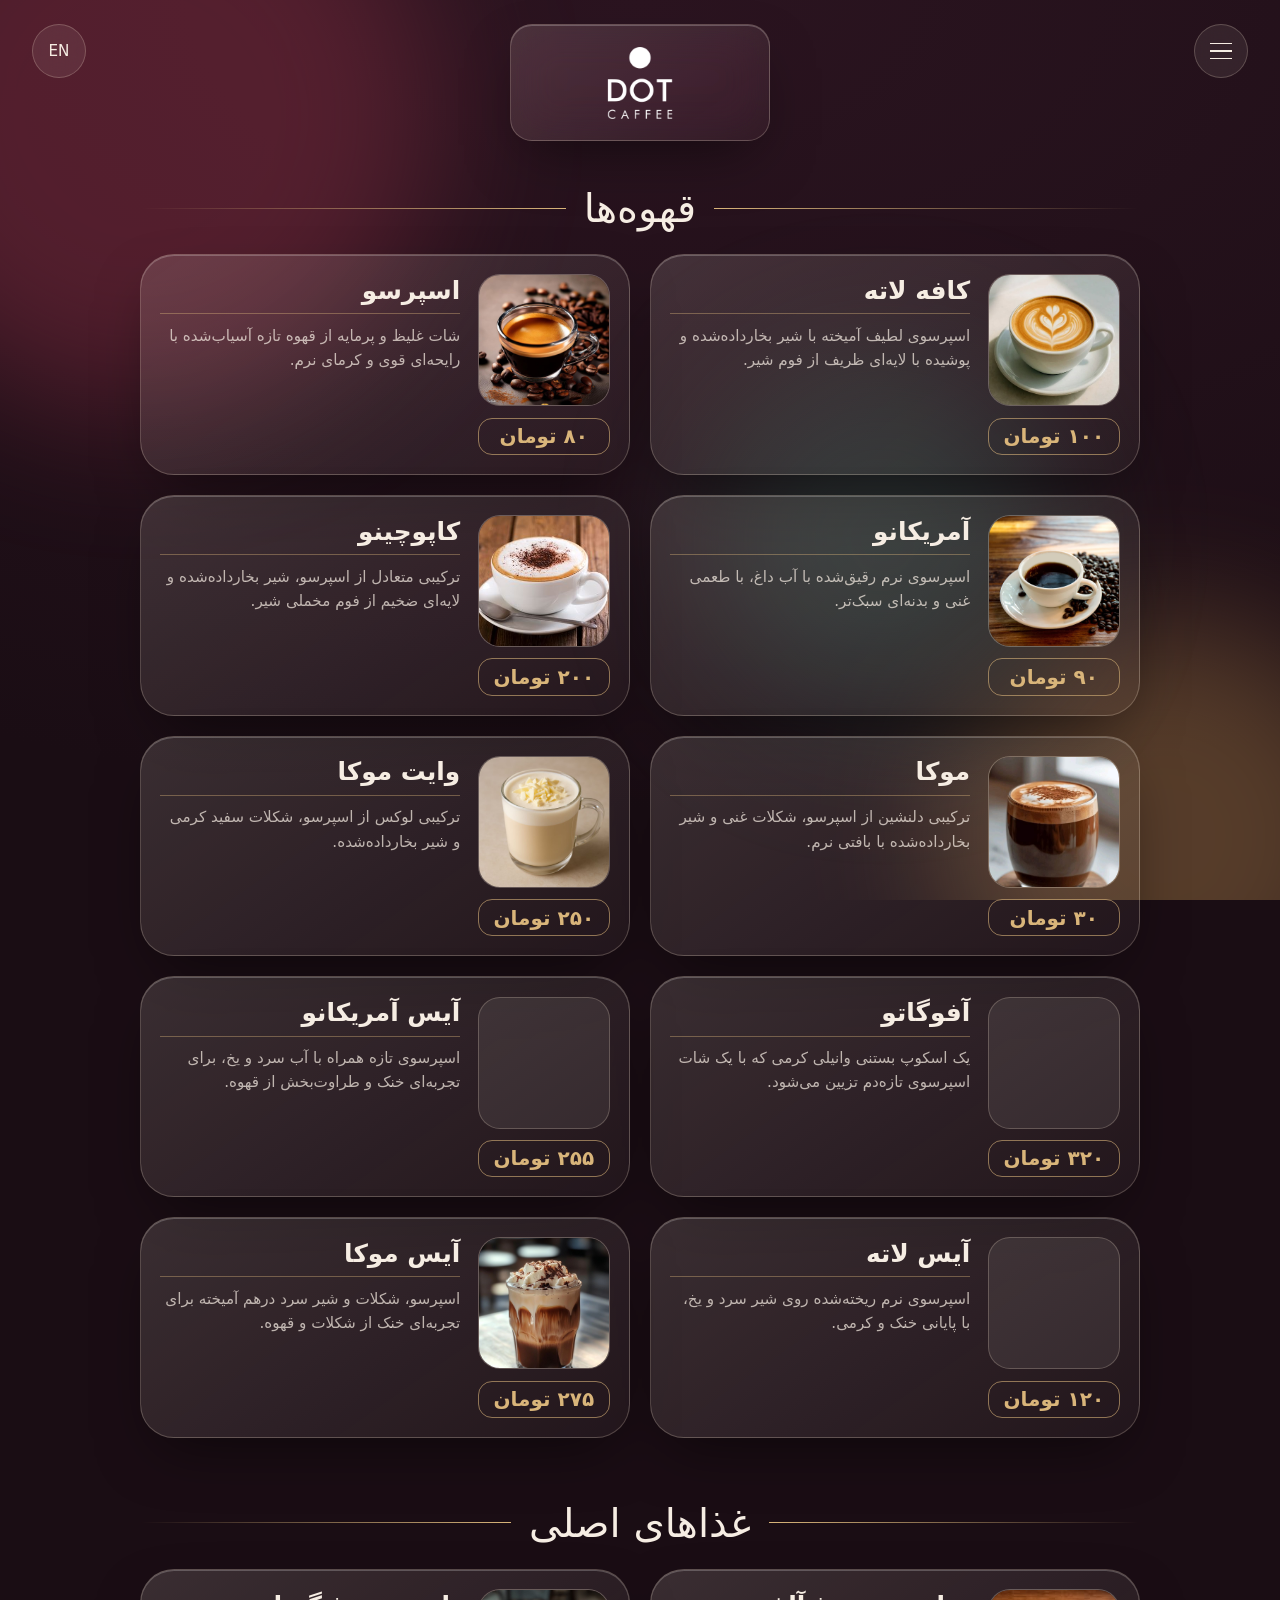
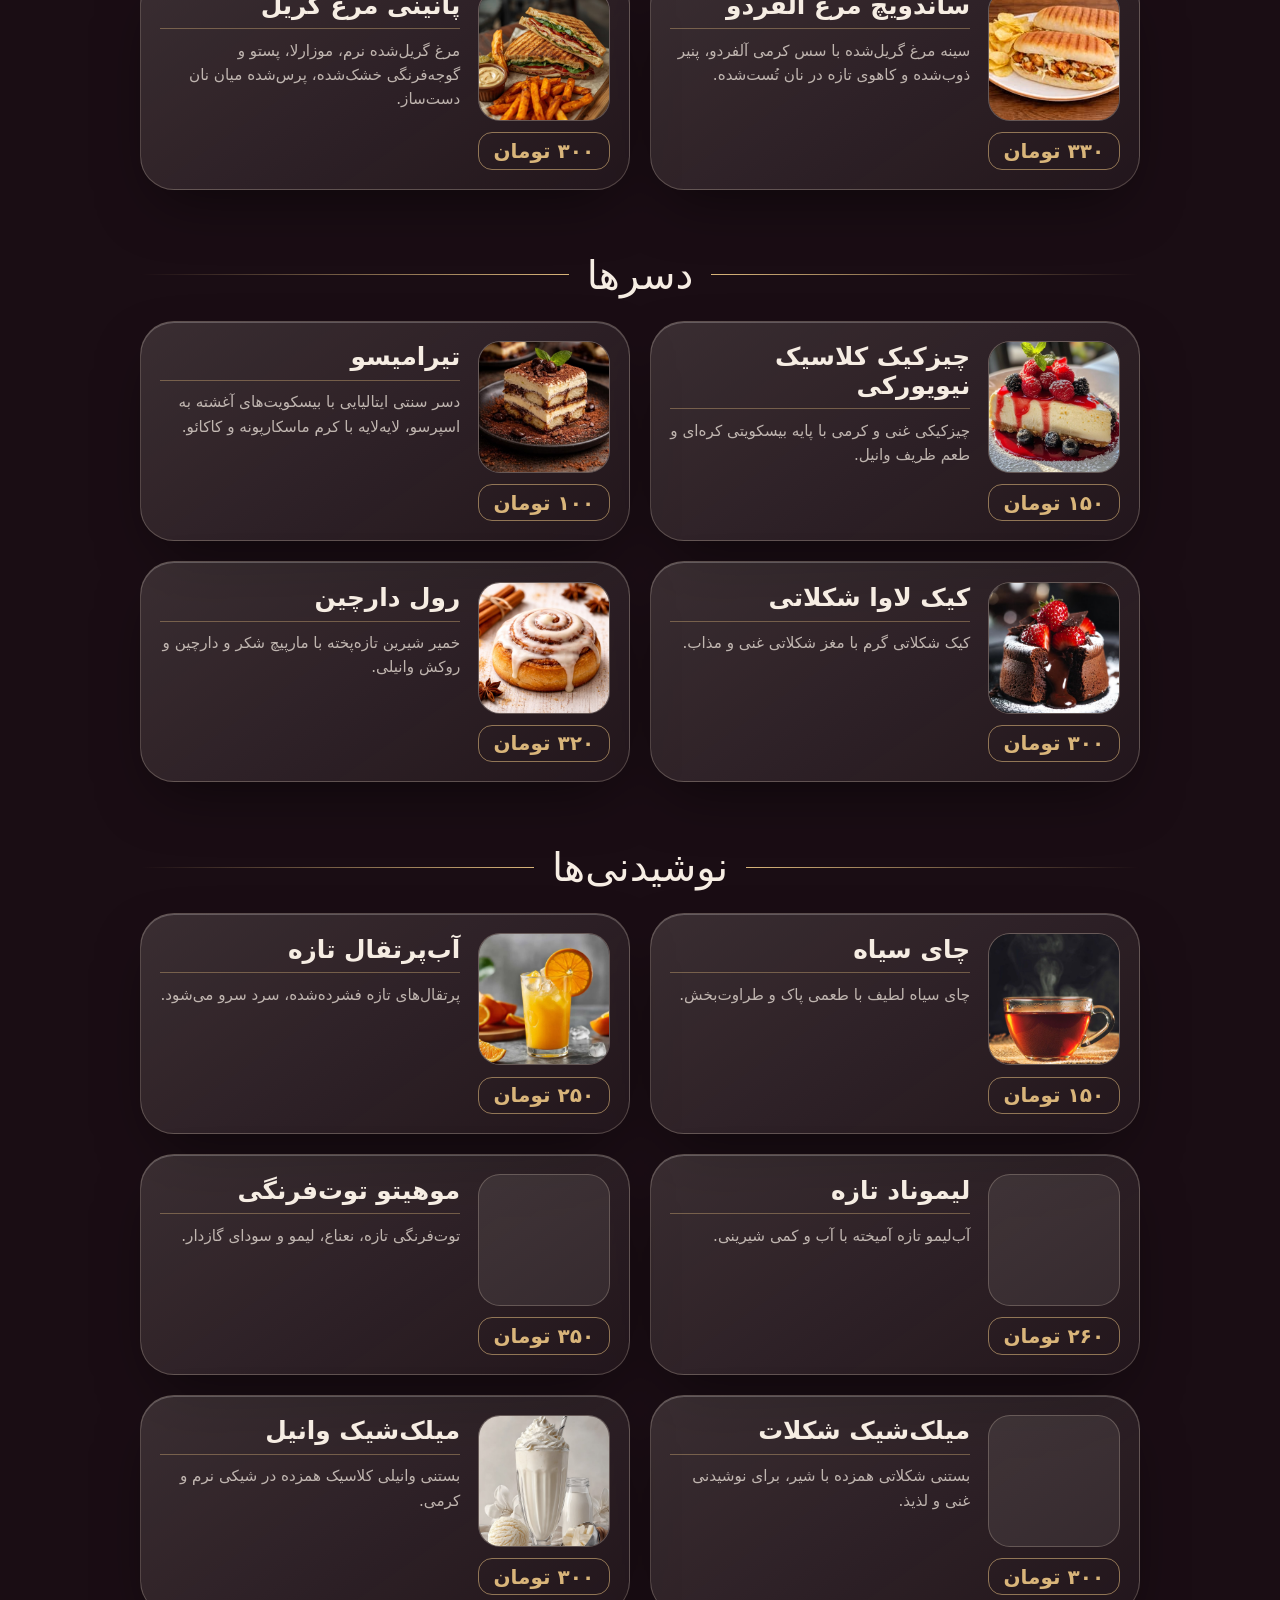
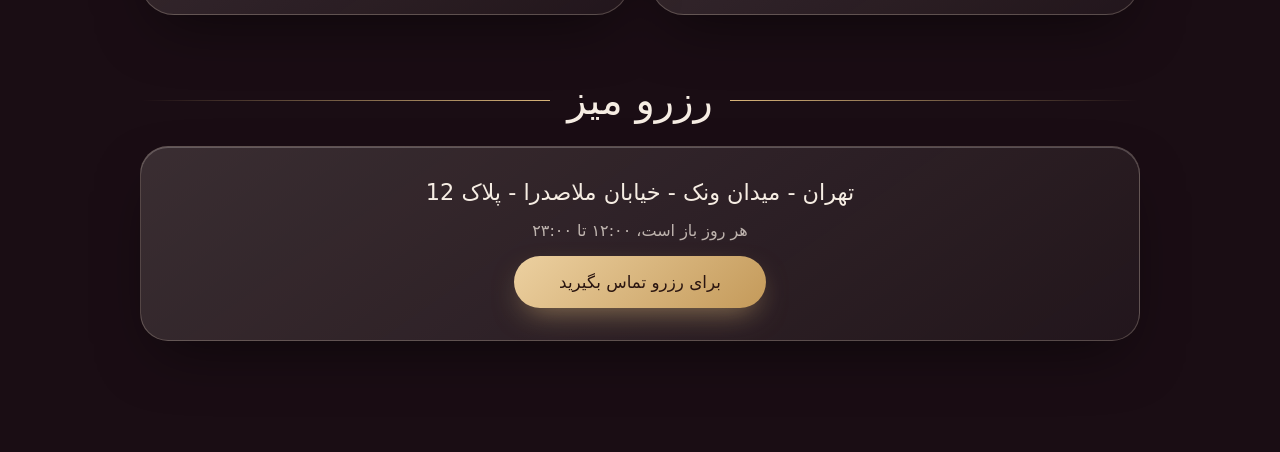
==== commit 6c065bab: "Update menu.html" ====
--- a/pages/menu.html
+++ b/pages/menu.html
@@ -5,7 +5,7 @@
   <meta name="viewport" content="width=device-width, initial-scale=1, viewport-fit=cover">
 
   <!-- SEO: replace every "Your Restaurant Name" and example.com value -->
-  <title>Menu | Your Restaurant Name – Starters, Main Courses, Desserts &amp; Drinks</title>
+  <title>Menu | DotCaffee – Starters, Main Courses, Desserts &amp; Drinks</title>
   <meta name="description" content="Explore the full menu at Your Restaurant Name: handcrafted starters, main courses, desserts, drinks and chef's specials, with prices. Reserve your table today.">
   <link rel="canonical" href="https://www.example.com/menu.html">
   <meta name="robots" content="index, follow, max-image-preview:large">
@@ -96,7 +96,7 @@
   </header>
 
   <main class="menu" itemscope itemtype="https://schema.org/Menu">
-    <h1 class="sr-only" itemprop="name">Menu – Your Restaurant Name</h1>
+    <h1 class="sr-only" itemprop="name">Menu –DotCaffee</h1>
 
     <!-- ========== Coffees ========== -->
     <section class="menu-section" id="starters" aria-labelledby="starters-title" itemprop="hasMenuSection" itemscope itemtype="https://schema.org/MenuSection">
@@ -114,7 +114,7 @@
 
         <article class="item glass" itemprop="hasMenuItem" itemscope itemtype="https://schema.org/MenuItem">
           <div class="item-pic"><img src="../imgs/Espresso High Strength Professional Flavouring_.jpeg" alt="Seared scallops on cauliflower purée" width="200" height="200" loading="lazy" decoding="async" itemprop="image"></div>
-          <div class="item-price" itemprop="offers" itemscope itemtype="https://schema.org/Offer"><meta itemprop="priceCurrency" content="USD"><meta itemprop="price" content="18"><span>$18</span></div>
+          <div class="item-price" itemprop="offers" itemscope itemtype="https://schema.org/Offer"><meta itemprop="priceCurrency" content="USD"><meta itemprop="price" content="18"><span>T80</span></div>
           <div class="item-body">
             <h3 itemprop="name">Espresso</h3>
             <p itemprop="description">A rich, concentrated shot of freshly ground coffee with a bold aroma and smooth crema.</p>
@@ -123,7 +123,7 @@
 
  <article class="item glass" itemprop="hasMenuItem" itemscope itemtype="https://schema.org/MenuItem">
           <div class="item-pic"><img src="../imgs/What is an Americano_ - Learn More about this Classic Coffee Drink.jpeg" alt="Seared scallops on cauliflower purée" width="200" height="200" loading="lazy" decoding="async" itemprop="image"></div>
-          <div class="item-price" itemprop="offers" itemscope itemtype="https://schema.org/Offer"><meta itemprop="priceCurrency" content="USD"><meta itemprop="price" content="18"><span>$18</span></div>
+          <div class="item-price" itemprop="offers" itemscope itemtype="https://schema.org/Offer"><meta itemprop="priceCurrency" content="USD"><meta itemprop="price" content="18"><span>T90</span></div>
           <div class="item-body">
             <h3 itemprop="name">Americano</h3>
             <p itemprop="description">A smooth espresso diluted with hot water, offering a rich flavour with a lighter body.</p>
@@ -132,7 +132,7 @@
 
          <article class="item glass" itemprop="hasMenuItem" itemscope itemtype="https://schema.org/MenuItem">
           <div class="item-pic"><img src="../imgs/What Is a Cappuccino_ All You Need to Know.jpeg" alt="Seared scallops on cauliflower purée" width="200" height="200" loading="lazy" decoding="async" itemprop="image"></div>
-          <div class="item-price" itemprop="offers" itemscope itemtype="https://schema.org/Offer"><meta itemprop="priceCurrency" content="USD"><meta itemprop="price" content="18"><span>$18</span></div>
+          <div class="item-price" itemprop="offers" itemscope itemtype="https://schema.org/Offer"><meta itemprop="priceCurrency" content="USD"><meta itemprop="price" content="18"><span>T200</span></div>
           <div class="item-body">
             <h3 itemprop="name">Cappuccino</h3>
             <p itemprop="description">A balanced combination of espresso, steamed milk, and a thick layer of velvety milk foam.</p>
@@ -141,7 +141,7 @@
 
         <article class="item glass" itemprop="hasMenuItem" itemscope itemtype="https://schema.org/MenuItem">
           <div class="item-pic"><img src="../imgs/706713366569030225.jpeg" alt="Seared scallops on cauliflower purée" width="200" height="200" loading="lazy" decoding="async" itemprop="image"></div>
-          <div class="item-price" itemprop="offers" itemscope itemtype="https://schema.org/Offer"><meta itemprop="priceCurrency" content="USD"><meta itemprop="price" content="18"><span>$18</span></div>
+          <div class="item-price" itemprop="offers" itemscope itemtype="https://schema.org/Offer"><meta itemprop="priceCurrency" content="USD"><meta itemprop="price" content="18"><span>T30</span></div>
           <div class="item-body">
             <h3 itemprop="name">Mocha</h3>
             <p itemprop="description">A delightful blend of espresso, rich chocolate, and steamed milk, finished with a smooth texture.</p>
@@ -150,7 +150,7 @@
 
         <article class="item glass" itemprop="hasMenuItem" itemscope itemtype="https://schema.org/MenuItem">
           <div class="item-pic"><img src="../imgs/White Mocha - Coffee Class.jpeg" alt="Seared scallops on cauliflower purée" width="200" height="200" loading="lazy" decoding="async" itemprop="image"></div>
-          <div class="item-price" itemprop="offers" itemscope itemtype="https://schema.org/Offer"><meta itemprop="priceCurrency" content="USD"><meta itemprop="price" content="18"><span>$18</span></div>
+          <div class="item-price" itemprop="offers" itemscope itemtype="https://schema.org/Offer"><meta itemprop="priceCurrency" content="USD"><meta itemprop="price" content="18"><span>T250</span></div>
           <div class="item-body">
             <h3 itemprop="name">White Mocha</h3>
             <p itemprop="description">A luxurious combination of espresso, creamy white chocolate, and steamed milk.</p>
@@ -158,7 +158,7 @@
         </article>
         <article class="item glass" itemprop="hasMenuItem" itemscope itemtype="https://schema.org/MenuItem">
           <div class="item-pic"><img src="../imgs/Classic Italian Hot Espresso Affogato Recipe.jpeg" alt="Seared scallops on cauliflower purée" width="200" height="200" loading="lazy" decoding="async" itemprop="image"></div>
-          <div class="item-price" itemprop="offers" itemscope itemtype="https://schema.org/Offer"><meta itemprop="priceCurrency" content="USD"><meta itemprop="price" content="18"><span>$18</span></div>
+          <div class="item-price" itemprop="offers" itemscope itemtype="https://schema.org/Offer"><meta itemprop="priceCurrency" content="USD"><meta itemprop="price" content="18"><span>T320</span></div>
           <div class="item-body">
             <h3 itemprop="name">Affogato</h3>
             <p itemprop="description">A scoop of creamy vanilla ice cream elegantly topped with a freshly brewed shot of espresso.</p>
@@ -168,7 +168,7 @@
         </article>
         <article class="item glass" itemprop="hasMenuItem" itemscope itemtype="https://schema.org/MenuItem">
           <div class="item-pic"><img src="../imgs/1150177192369234085.jpeg" alt="Seared scallops on cauliflower purée" width="200" height="200" loading="lazy" decoding="async" itemprop="image"></div>
-          <div class="item-price" itemprop="offers" itemscope itemtype="https://schema.org/Offer"><meta itemprop="priceCurrency" content="USD"><meta itemprop="price" content="18"><span>$18</span></div>
+          <div class="item-price" itemprop="offers" itemscope itemtype="https://schema.org/Offer"><meta itemprop="priceCurrency" content="USD"><meta itemprop="price" content="18"><span>T255</span></div>
           <div class="item-body">
             <h3 itemprop="name">Iced Americano</h3>
             <p itemprop="description">Fresh espresso combined with chilled water and ice for a crisp, refreshing coffee experience.</p>
@@ -178,7 +178,7 @@
         </article>
         <article class="item glass" itemprop="hasMenuItem" itemscope itemtype="https://schema.org/MenuItem">
           <div class="item-pic"><img src="../imgs/Embrace Caramel Almond Milk Iced Coffee Joy!.jpeg" alt="Seared scallops on cauliflower purée" width="200" height="200" loading="lazy" decoding="async" itemprop="image"></div>
-          <div class="item-price" itemprop="offers" itemscope itemtype="https://schema.org/Offer"><meta itemprop="priceCurrency" content="USD"><meta itemprop="price" content="18"><span>$18</span></div>
+          <div class="item-price" itemprop="offers" itemscope itemtype="https://schema.org/Offer"><meta itemprop="priceCurrency" content="USD"><meta itemprop="price" content="18"><span>T120</span></div>
           <div class="item-body">
             <h3 itemprop="name">Iced Latte</h3>
             <p itemprop="description">Smooth espresso poured over chilled milk and ice for a refreshing, creamy finish.</p>
@@ -188,7 +188,7 @@
         </article>
         <article class="item glass" itemprop="hasMenuItem" itemscope itemtype="https://schema.org/MenuItem">
           <div class="item-pic"><img src="../imgs/🥶 The Best Iced Mocha Coffee.jpeg" alt="Seared scallops on cauliflower purée" width="200" height="200" loading="lazy" decoding="async" itemprop="image"></div>
-          <div class="item-price" itemprop="offers" itemscope itemtype="https://schema.org/Offer"><meta itemprop="priceCurrency" content="USD"><meta itemprop="price" content="18"><span>$18</span></div>
+          <div class="item-price" itemprop="offers" itemscope itemtype="https://schema.org/Offer"><meta itemprop="priceCurrency" content="USD"><meta itemprop="price" content="18"><span>T275</span></div>
           <div class="item-body">
             <h3 itemprop="name">Iced Mocha</h3>
             <p itemprop="description">Espresso, chocolate, and chilled milk blended together for a refreshing chocolate-coffee experience.</p>
@@ -205,7 +205,7 @@
 
         <article class="item glass" itemprop="hasMenuItem" itemscope itemtype="https://schema.org/MenuItem">
           <div class="item-pic"><img src="../imgs/Crispy Chicken Alfredo Rolls.jpeg" alt="Grilled ribeye steak with truffle butter" width="200" height="200" loading="lazy" decoding="async" itemprop="image"></div>
-          <div class="item-price" itemprop="offers" itemscope itemtype="https://schema.org/Offer"><meta itemprop="priceCurrency" content="USD"><meta itemprop="price" content="42"><span>$42</span></div>
+          <div class="item-price" itemprop="offers" itemscope itemtype="https://schema.org/Offer"><meta itemprop="priceCurrency" content="USD"><meta itemprop="price" content="42"><span>T330</span></div>
           <div class="item-body">
             <h3 itemprop="name">Chicken Alfredo Sandwich</h3>
             <p itemprop="description">Grilled chicken breast with creamy Alfredo sauce, melted cheese, and fresh lettuce in toasted bread.</p>
@@ -214,7 +214,7 @@
 
         <article class="item glass" itemprop="hasMenuItem" itemscope itemtype="https://schema.org/MenuItem">
           <div class="item-pic"><img src="../imgs/Grilled Chicken Panini Sandwich with French Fries & Fresh Mint Mojito(1).jpeg" alt="Wild mushroom risotto" width="200" height="200" loading="lazy" decoding="async" itemprop="image"></div>
-          <div class="item-price" itemprop="offers" itemscope itemtype="https://schema.org/Offer"><meta itemprop="priceCurrency" content="USD"><meta itemprop="price" content="26"><span>$26</span></div>
+          <div class="item-price" itemprop="offers" itemscope itemtype="https://schema.org/Offer"><meta itemprop="priceCurrency" content="USD"><meta itemprop="price" content="26"><span>T300</span></div>
           <div class="item-body">
             <h3 itemprop="name">Grilled Chicken Panini</h3>
             <p itemprop="description">Tender grilled chicken, mozzarella, pesto, and sun-dried tomatoes pressed between artisan bread.</p>
@@ -231,7 +231,7 @@
 
         <article class="item glass" itemprop="hasMenuItem" itemscope itemtype="https://schema.org/MenuItem">
           <div class="item-pic"><img src="../imgs/🍰 You’ll Want to Make It Again and Again New York….jpeg" alt="Dark chocolate fondant with vanilla ice cream" width="200" height="200" loading="lazy" decoding="async" itemprop="image"></div>
-          <div class="item-price" itemprop="offers" itemscope itemtype="https://schema.org/Offer"><meta itemprop="priceCurrency" content="USD"><meta itemprop="price" content="12"><span>$12</span></div>
+          <div class="item-price" itemprop="offers" itemscope itemtype="https://schema.org/Offer"><meta itemprop="priceCurrency" content="USD"><meta itemprop="price" content="12"><span>T150</span></div>
           <div class="item-body">
             <h3 itemprop="name">Classic New York Cheesecake</h3>
             <p itemprop="description">A rich and creamy cheesecake with a buttery biscuit base and a delicate vanilla finish.</p>
@@ -240,7 +240,7 @@
 
         <article class="item glass" itemprop="hasMenuItem" itemscope itemtype="https://schema.org/MenuItem">
           <div class="item-pic"><img src="../imgs/Tiramisu Cheesecake with Mascarpone Cream.jpeg" alt="Crème brûlée with fresh berries" width="200" height="200" loading="lazy" decoding="async" itemprop="image"></div>
-          <div class="item-price" itemprop="offers" itemscope itemtype="https://schema.org/Offer"><meta itemprop="priceCurrency" content="USD"><meta itemprop="price" content="10"><span>$10</span></div>
+          <div class="item-price" itemprop="offers" itemscope itemtype="https://schema.org/Offer"><meta itemprop="priceCurrency" content="USD"><meta itemprop="price" content="10"><span>T100</span></div>
           <div class="item-body">
             <h3 itemprop="name">Tiramisu</h3>
             <p itemprop="description">Traditional Italian dessert featuring espresso-soaked ladyfingers layered with mascarpone cream and cocoa.</p>
@@ -249,7 +249,7 @@
 
         <article class="item glass" itemprop="hasMenuItem" itemscope itemtype="https://schema.org/MenuItem">
           <div class="item-pic"><img src="../imgs/📌Chocolate Lava Cake 😍🍫 This ultra-decadent molten chocolate lava cake.jpeg" alt="Crème brûlée with fresh berries" width="200" height="200" loading="lazy" decoding="async" itemprop="image"></div>
-          <div class="item-price" itemprop="offers" itemscope itemtype="https://schema.org/Offer"><meta itemprop="priceCurrency" content="USD"><meta itemprop="price" content="10"><span>$10</span></div>
+          <div class="item-price" itemprop="offers" itemscope itemtype="https://schema.org/Offer"><meta itemprop="priceCurrency" content="USD"><meta itemprop="price" content="10"><span>T300</span></div>
           <div class="item-body">
             <h3 itemprop="name">Chocolate Lava Cake</h3>
             <p itemprop="description">A warm chocolate cake with a rich, molten chocolate centre.</p>
@@ -258,7 +258,7 @@
 
         <article class="item glass" itemprop="hasMenuItem" itemscope itemtype="https://schema.org/MenuItem">
           <div class="item-pic"><img src="../imgs/Fragrance Oil - Cinnamon Bun _ Arômes & Évasions - Warm & Sweet Aroma.jpeg" alt="Crème brûlée with fresh berries" width="200" height="200" loading="lazy" decoding="async" itemprop="image"></div>
-          <div class="item-price" itemprop="offers" itemscope itemtype="https://schema.org/Offer"><meta itemprop="priceCurrency" content="USD"><meta itemprop="price" content="10"><span>$10</span></div>
+          <div class="item-price" itemprop="offers" itemscope itemtype="https://schema.org/Offer"><meta itemprop="priceCurrency" content="USD"><meta itemprop="price" content="10"><span>T320</span></div>
           <div class="item-body">
             <h3 itemprop="name">Cinnamon Roll</h3>
             <p itemprop="description">Freshly baked sweet dough spiralled with cinnamon sugar and topped with vanilla glaze.</p>
@@ -275,7 +275,7 @@
 
         <article class="item glass" itemprop="hasMenuItem" itemscope itemtype="https://schema.org/MenuItem">
           <div class="item-pic"><img src="../imgs/GOODS FROM CHINA-TEA.jpeg" alt="House sparkling pomegranate cooler" width="200" height="200" loading="lazy" decoding="async" itemprop="image"></div>
-          <div class="item-price" itemprop="offers" itemscope itemtype="https://schema.org/Offer"><meta itemprop="priceCurrency" content="USD"><meta itemprop="price" content="8"><span>$8</span></div>
+          <div class="item-price" itemprop="offers" itemscope itemtype="https://schema.org/Offer"><meta itemprop="priceCurrency" content="USD"><meta itemprop="price" content="8"><span>T150</span></div>
           <div class="item-body">
             <h3 itemprop="name">Black Tea</h3>
             <p itemprop="description">	Delicate Black tea with a clean and naturally refreshing taste.</p>
@@ -284,7 +284,7 @@
 
         <article class="item glass" itemprop="hasMenuItem" itemscope itemtype="https://schema.org/MenuItem">
           <div class="item-pic"><img src="../imgs/Dolly Parton Cinnamon Bread Recipe (Copycat….jpeg" alt="Cardamom espresso" width="200" height="200" loading="lazy" decoding="async" itemprop="image"></div>
-          <div class="item-price" itemprop="offers" itemscope itemtype="https://schema.org/Offer"><meta itemprop="priceCurrency" content="USD"><meta itemprop="price" content="5"><span>$5</span></div>
+          <div class="item-price" itemprop="offers" itemscope itemtype="https://schema.org/Offer"><meta itemprop="priceCurrency" content="USD"><meta itemprop="price" content="5"><span>T250</span></div>
           <div class="item-body">
             <h3 itemprop="name">Fresh Orange Juice</h3>
             <p itemprop="description">Freshly squeezed oranges served chilled.</p>
@@ -293,7 +293,7 @@
 
         <article class="item glass" itemprop="hasMenuItem" itemscope itemtype="https://schema.org/MenuItem">
           <div class="item-pic"><img src="../imgs/Fresh-Squeezed Lemonade with Ice and Lemon Slices.jpeg" alt="Cardamom espresso" width="200" height="200" loading="lazy" decoding="async" itemprop="image"></div>
-          <div class="item-price" itemprop="offers" itemscope itemtype="https://schema.org/Offer"><meta itemprop="priceCurrency" content="USD"><meta itemprop="price" content="5"><span>$5</span></div>
+          <div class="item-price" itemprop="offers" itemscope itemtype="https://schema.org/Offer"><meta itemprop="priceCurrency" content="USD"><meta itemprop="price" content="5"><span>T260</span></div>
           <div class="item-body">
             <h3 itemprop="name">Fresh Lemonade</h3>
             <p itemprop="description">	Fresh lemon juice blended with water and a touch of sweetness.</p>
@@ -302,7 +302,7 @@
 
         <article class="item glass" itemprop="hasMenuItem" itemscope itemtype="https://schema.org/MenuItem">
           <div class="item-pic"><img src="../imgs/Strawberry Mojito__🍓 Sip on our Strawberry Mojito….jpeg" alt="Cardamom espresso" width="200" height="200" loading="lazy" decoding="async" itemprop="image"></div>
-          <div class="item-price" itemprop="offers" itemscope itemtype="https://schema.org/Offer"><meta itemprop="priceCurrency" content="USD"><meta itemprop="price" content="5"><span>$5</span></div>
+          <div class="item-price" itemprop="offers" itemscope itemtype="https://schema.org/Offer"><meta itemprop="priceCurrency" content="USD"><meta itemprop="price" content="5"><span>T350</span></div>
           <div class="item-body">
             <h3 itemprop="name">Strawberry Mojito</h3>
             <p itemprop="description">	Fresh strawberries, mint, lime, and sparkling soda. </p>
@@ -311,7 +311,7 @@
 
           <article class="item glass" itemprop="hasMenuItem" itemscope itemtype="https://schema.org/MenuItem">
           <div class="item-pic"><img src="../imgs/choclate milkshake.jpeg" alt="Cardamom espresso" width="200" height="200" loading="lazy" decoding="async" itemprop="image"></div>
-          <div class="item-price" itemprop="offers" itemscope itemtype="https://schema.org/Offer"><meta itemprop="priceCurrency" content="USD"><meta itemprop="price" content="5"><span>$5</span></div>
+          <div class="item-price" itemprop="offers" itemscope itemtype="https://schema.org/Offer"><meta itemprop="priceCurrency" content="USD"><meta itemprop="price" content="5"><span>T300</span></div>
           <div class="item-body">
             <h3 itemprop="name">Chocolate Milkshake</h3>
             <p itemprop="description">		Chocolate ice cream blended with milk for a rich and indulgent drink. </p>
@@ -320,7 +320,7 @@
 
           <article class="item glass" itemprop="hasMenuItem" itemscope itemtype="https://schema.org/MenuItem">
           <div class="item-pic"><img src="../imgs/Easy Free Vanilla Milkshake Recipe _ 3 Ingredients, 2 Minutes.jpeg" alt="Cardamom espresso" width="200" height="200" loading="lazy" decoding="async" itemprop="image"></div>
-          <div class="item-price" itemprop="offers" itemscope itemtype="https://schema.org/Offer"><meta itemprop="priceCurrency" content="USD"><meta itemprop="price" content="5"><span>$5</span></div>
+          <div class="item-price" itemprop="offers" itemscope itemtype="https://schema.org/Offer"><meta itemprop="priceCurrency" content="USD"><meta itemprop="price" content="5"><span>T300</span></div>
           <div class="item-body">
             <h3 itemprop="name">Vanilla Milkshake</h3>
             <p itemprop="description">			Classic vanilla ice cream blended into a smooth, creamy shake. </p>
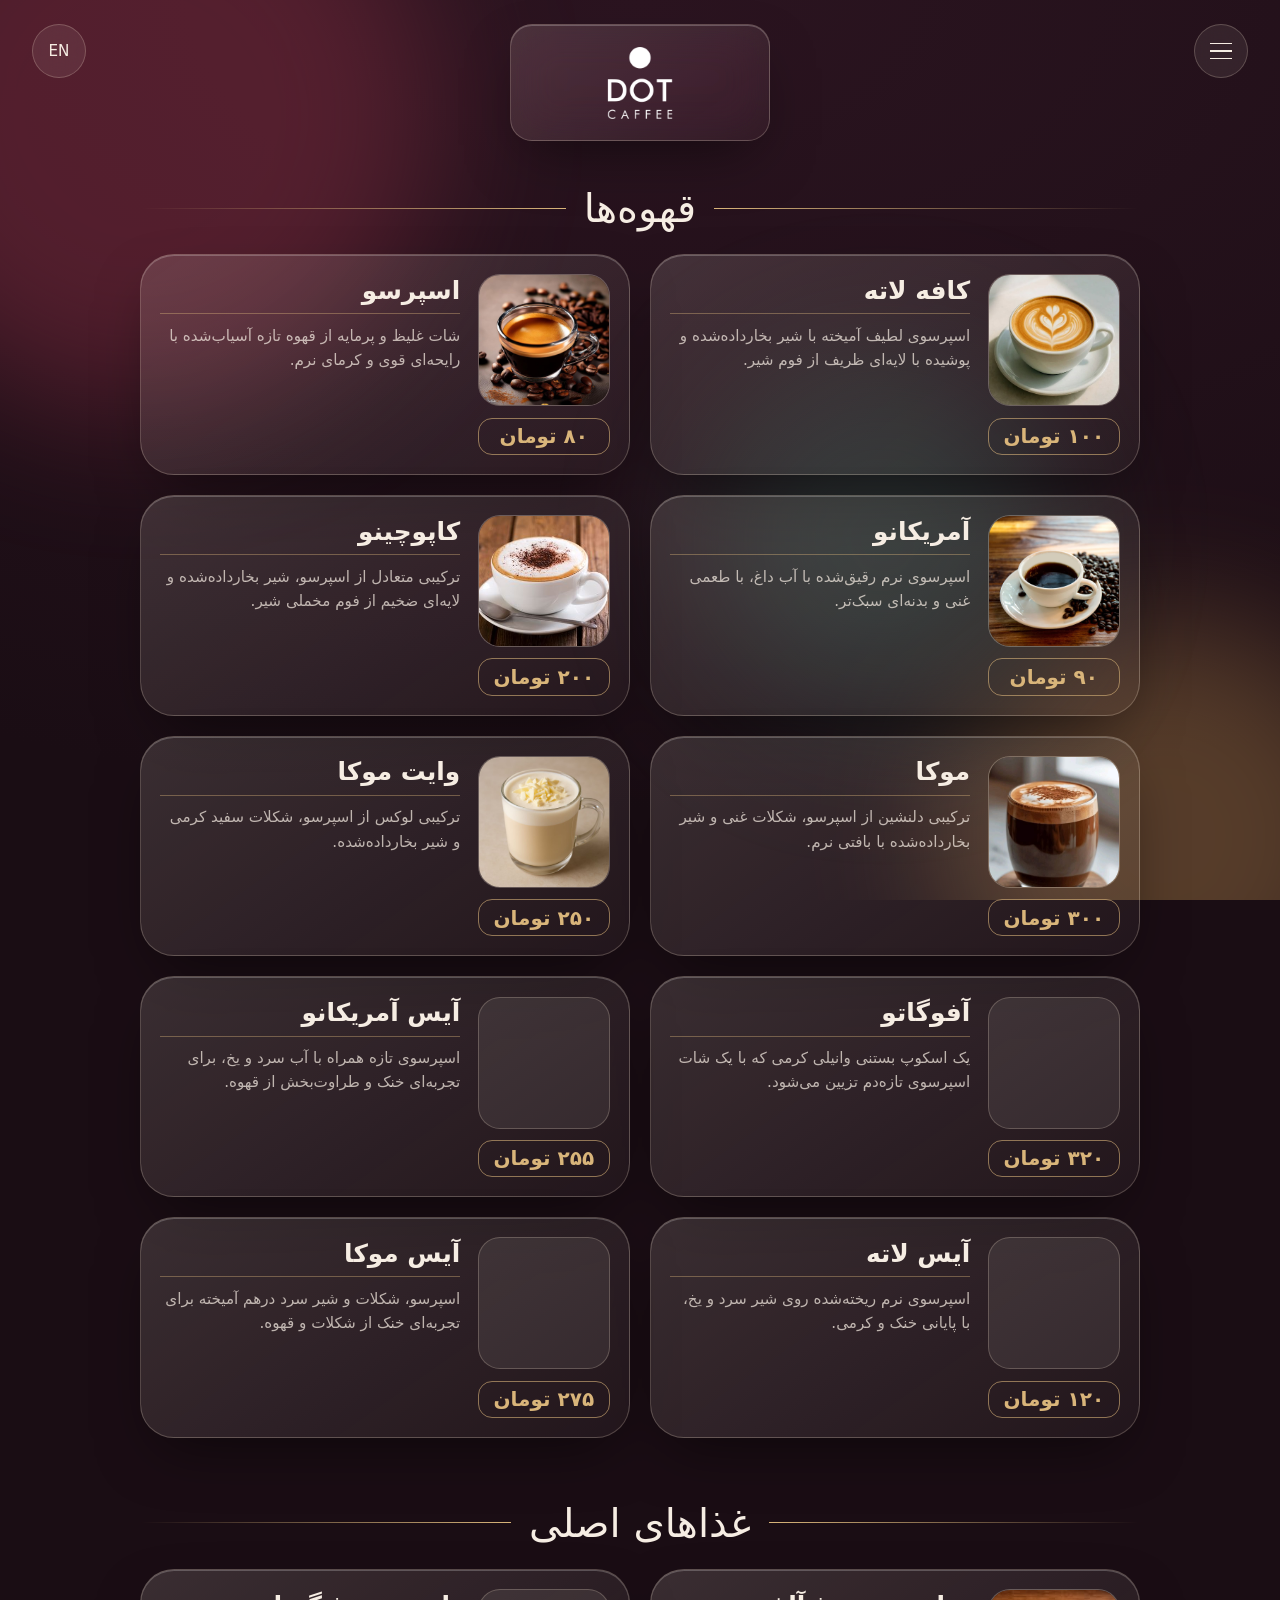
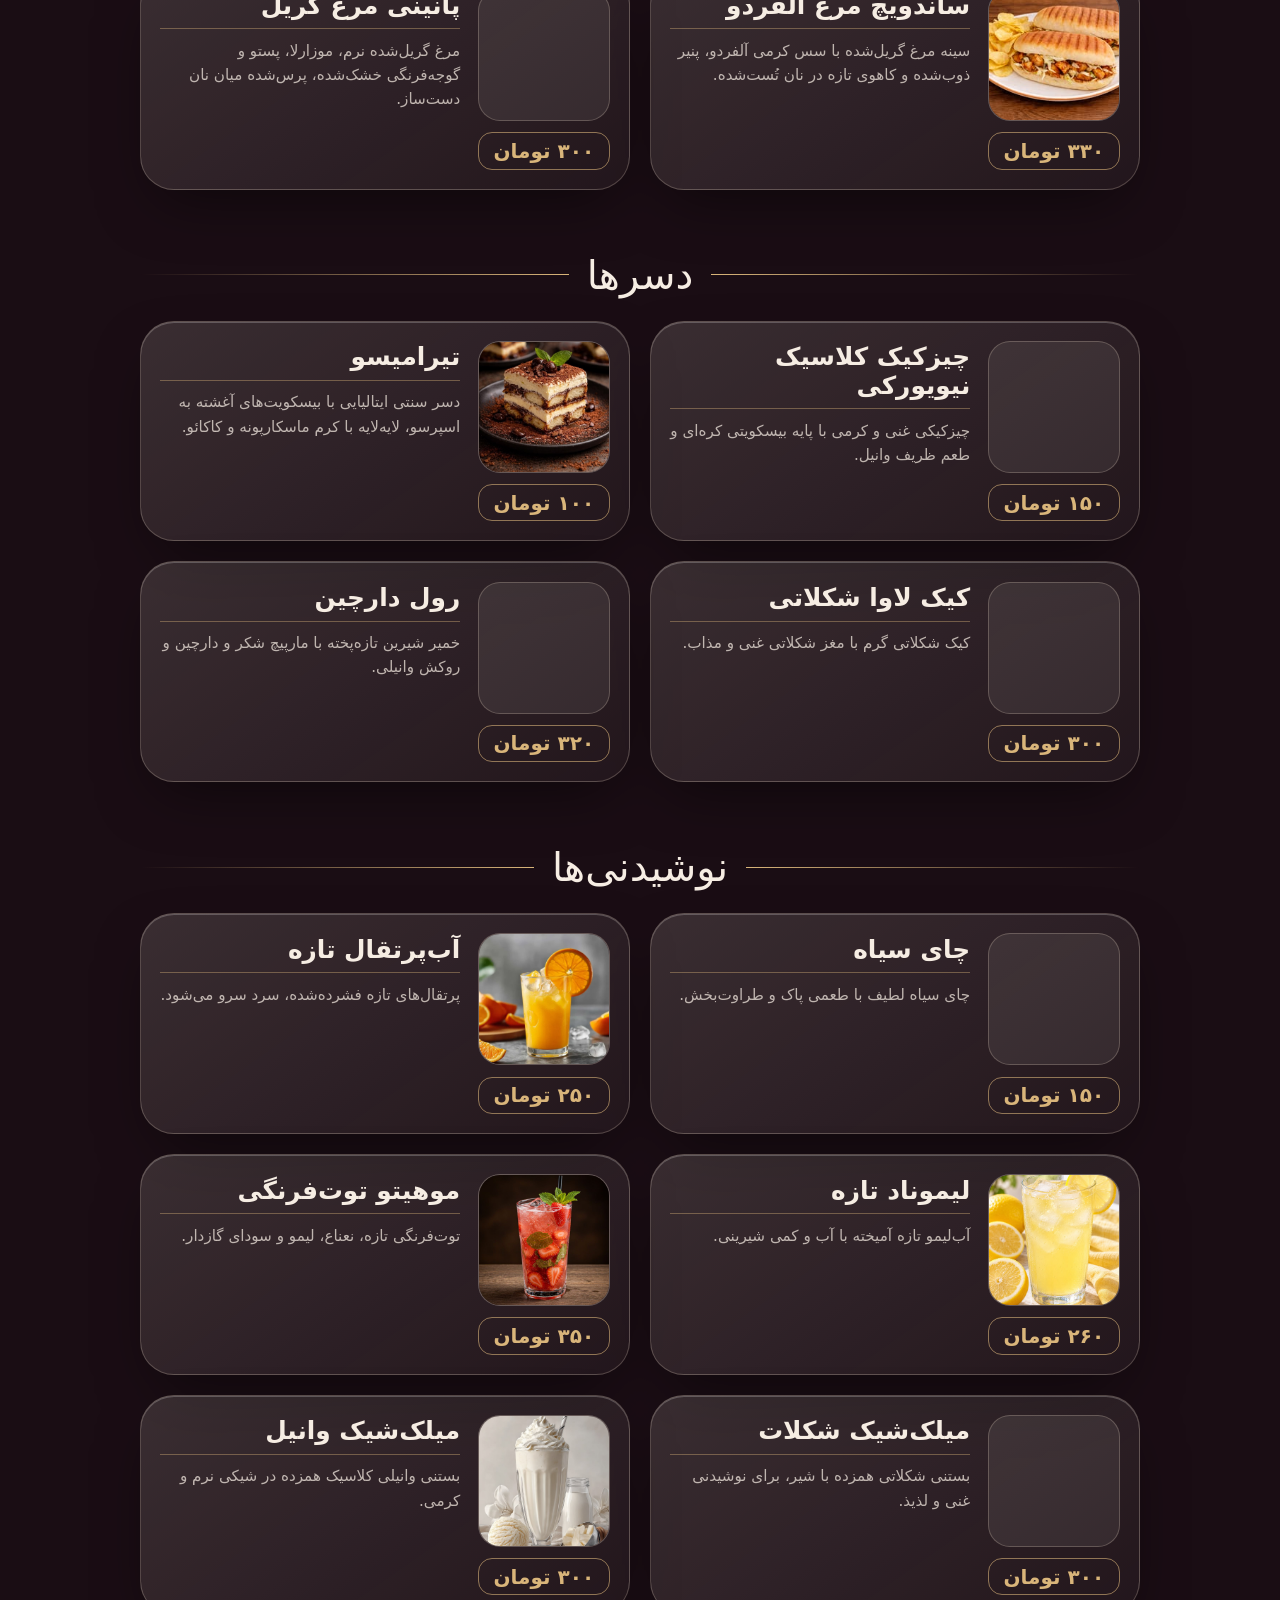
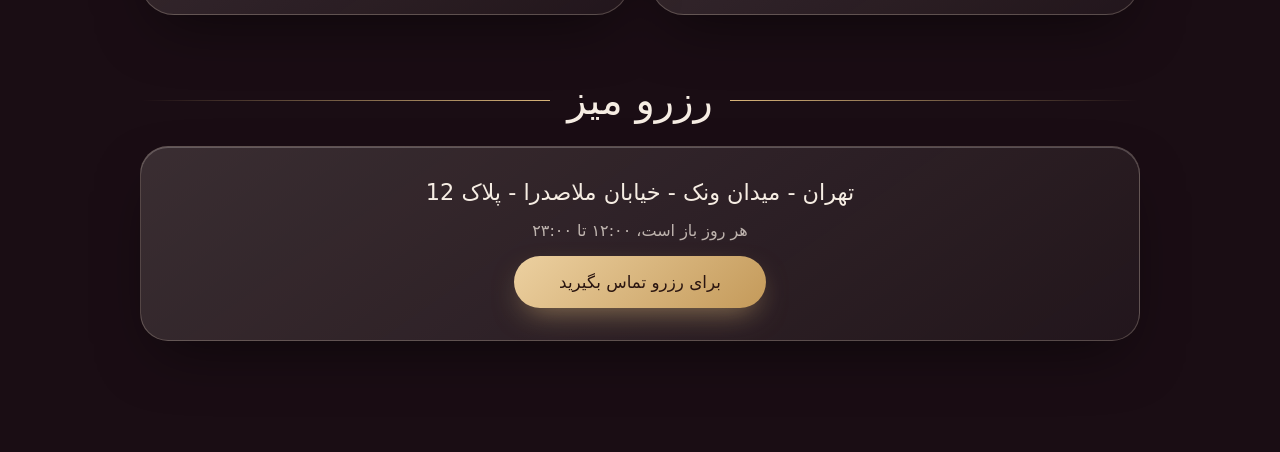
==== commit fdbc59b2: "Update menu.html" ====
--- a/pages/menu.html
+++ b/pages/menu.html
@@ -141,7 +141,7 @@
 
         <article class="item glass" itemprop="hasMenuItem" itemscope itemtype="https://schema.org/MenuItem">
           <div class="item-pic"><img src="../imgs/706713366569030225.jpeg" alt="Seared scallops on cauliflower purée" width="200" height="200" loading="lazy" decoding="async" itemprop="image"></div>
-          <div class="item-price" itemprop="offers" itemscope itemtype="https://schema.org/Offer"><meta itemprop="priceCurrency" content="USD"><meta itemprop="price" content="18"><span>T30</span></div>
+          <div class="item-price" itemprop="offers" itemscope itemtype="https://schema.org/Offer"><meta itemprop="priceCurrency" content="USD"><meta itemprop="price" content="18"><span>T300</span></div>
           <div class="item-body">
             <h3 itemprop="name">Mocha</h3>
             <p itemprop="description">A delightful blend of espresso, rich chocolate, and steamed milk, finished with a smooth texture.</p>
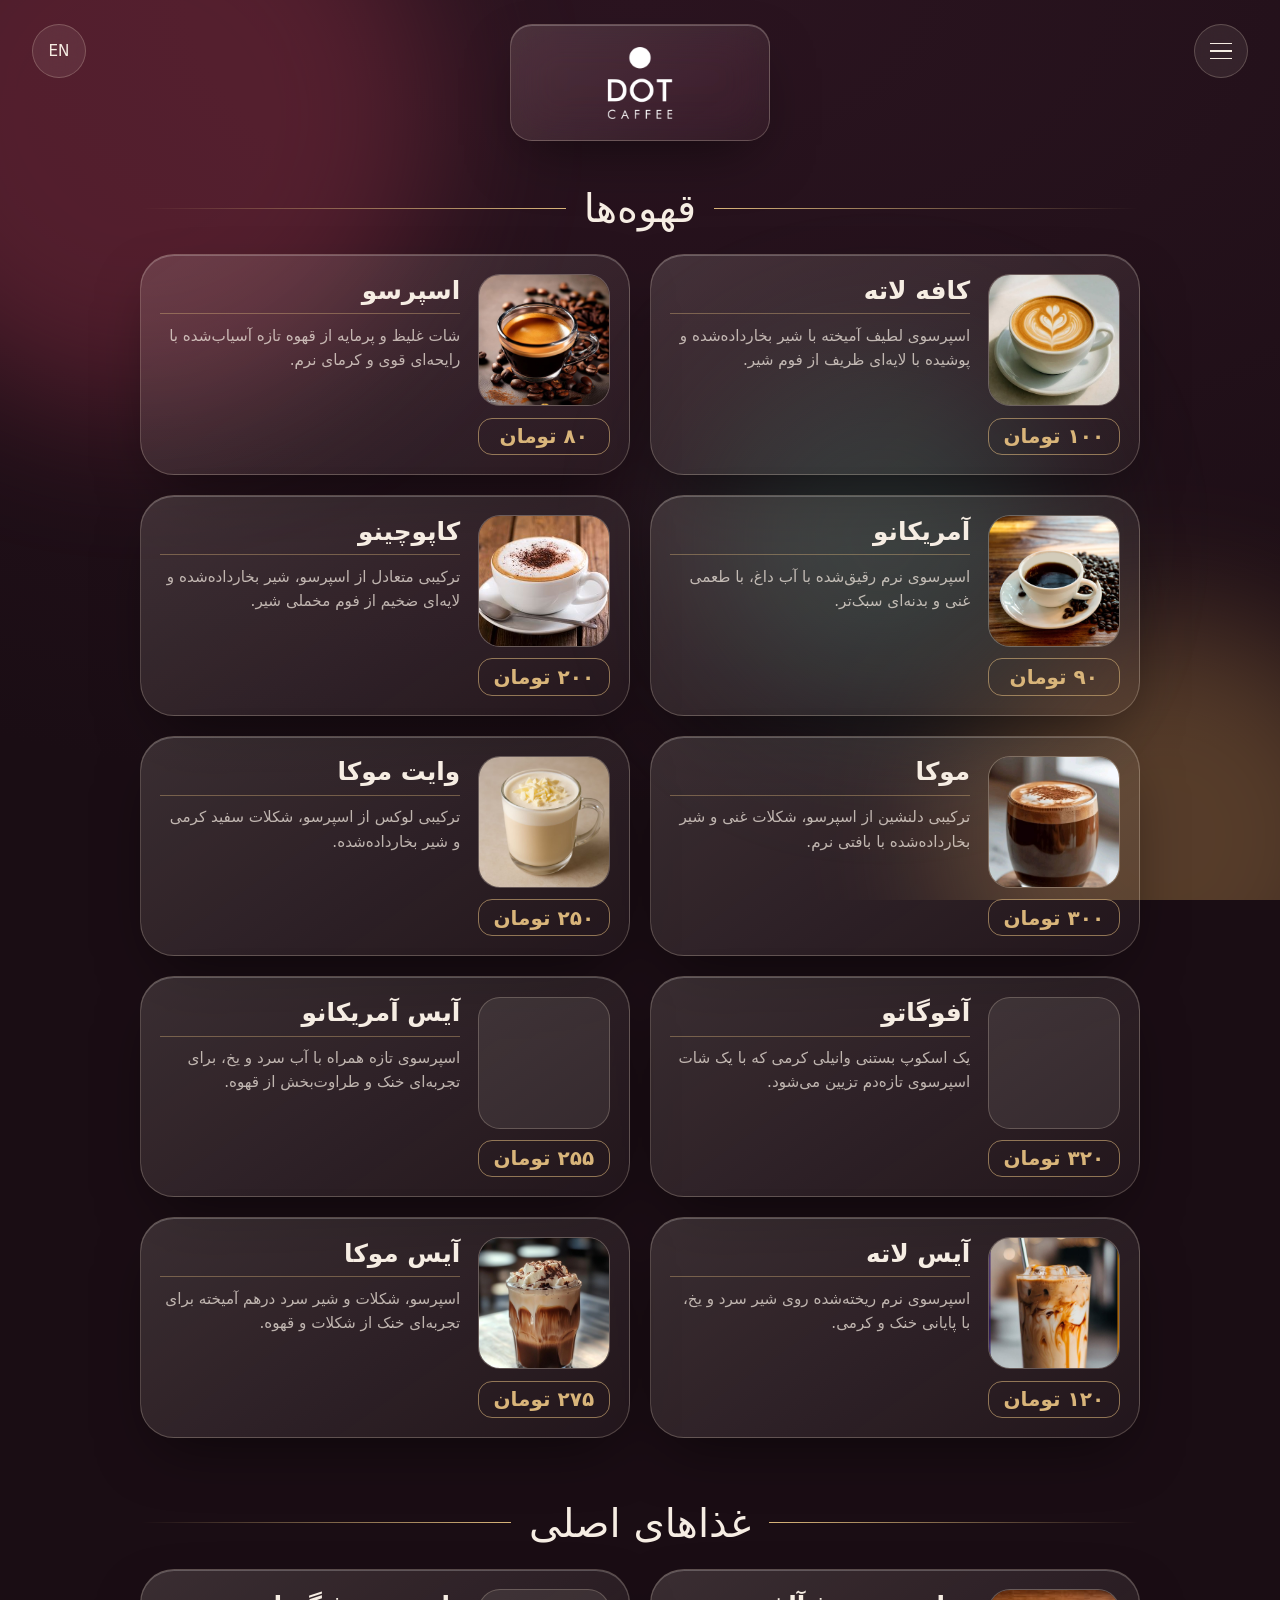
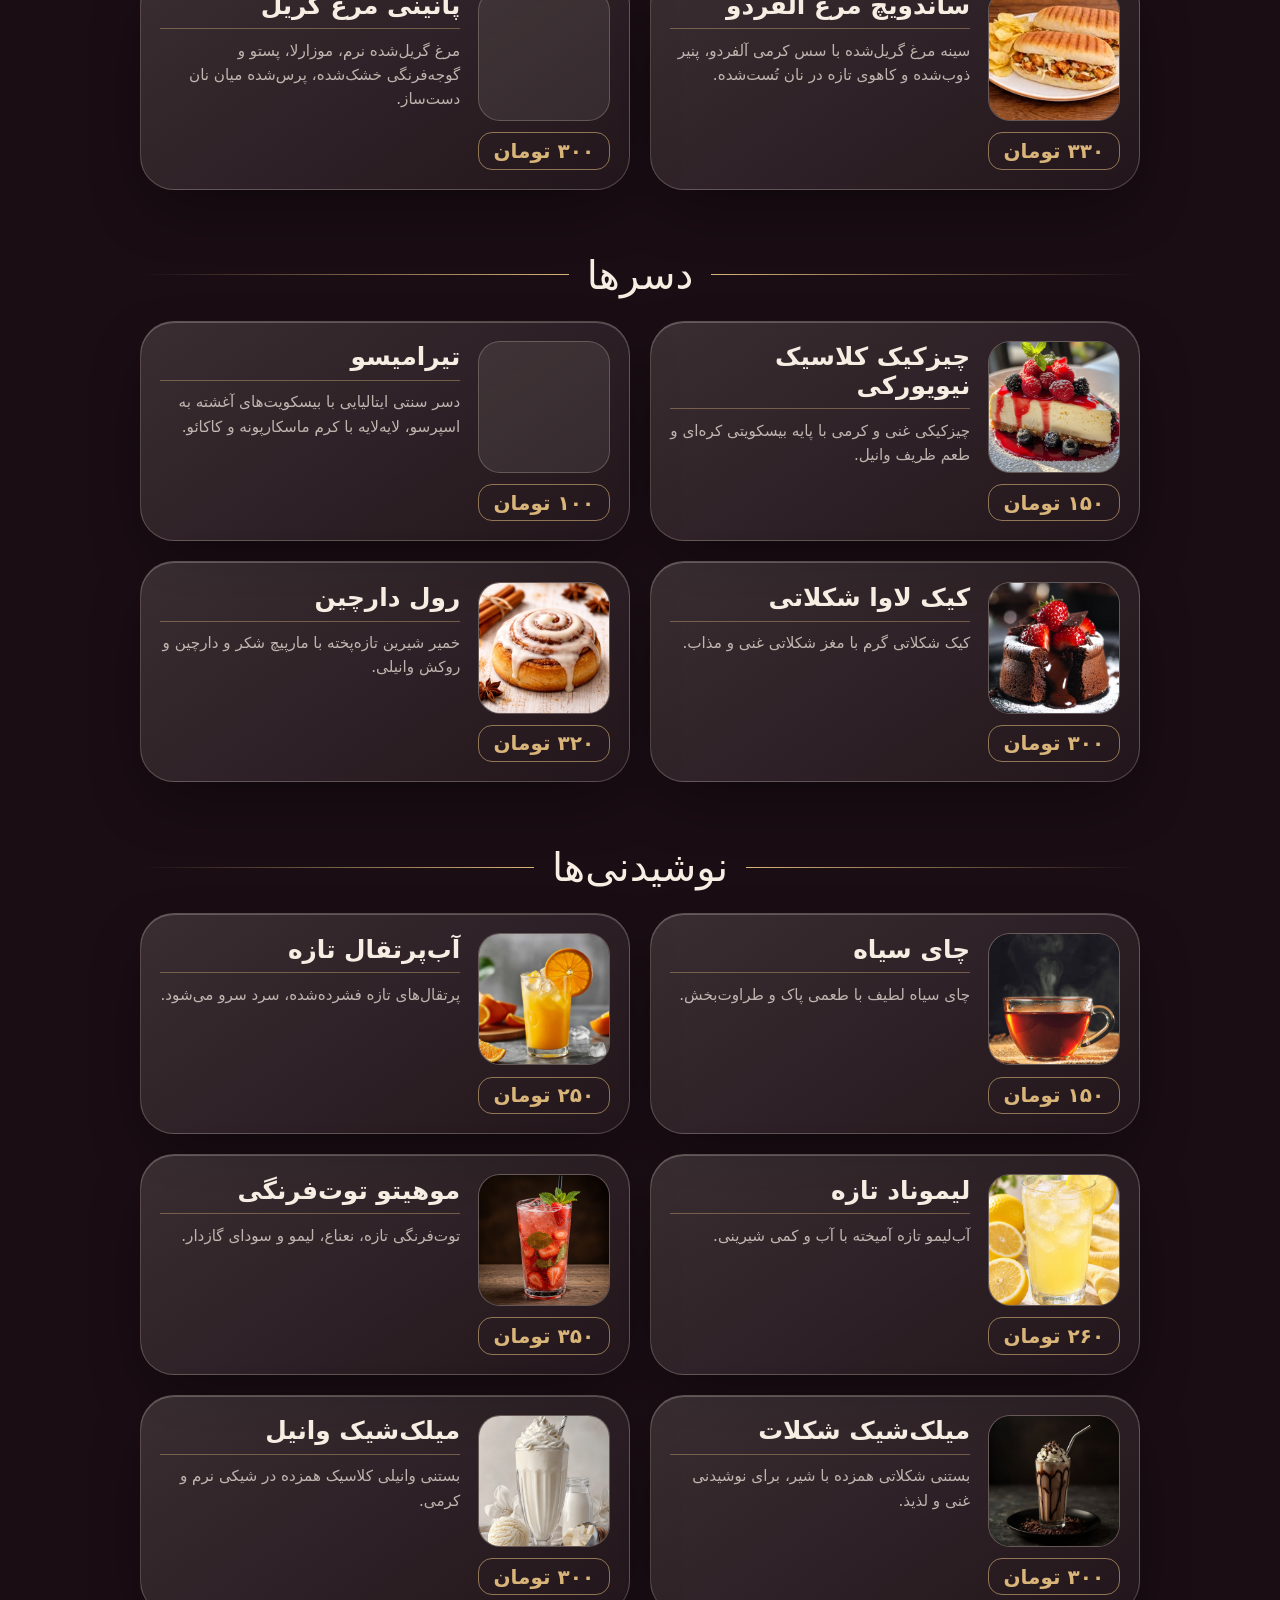
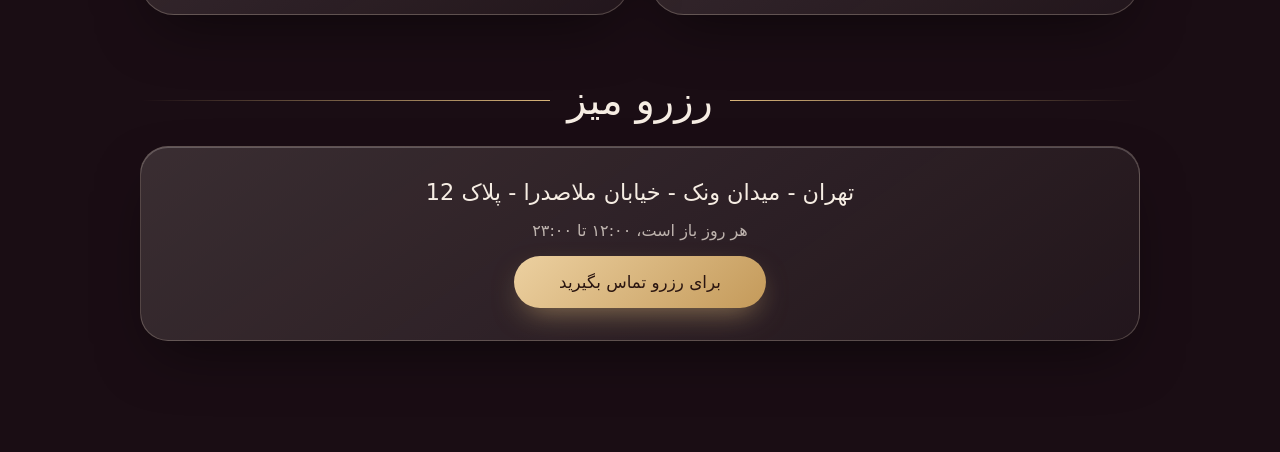
==== commit f7040878: "Update menu.html" ====
--- a/pages/menu.html
+++ b/pages/menu.html
@@ -337,7 +337,7 @@
       <div class="contact-card glass">
         <address>Iran - Tehran - Vanak </address>
         <p>Open every day, 12:00 – 23:00</p>
-        <a class="cta" href="tel:+9899123121320">Call to reserve</a>
+        <a class="cta" href="tel:+989981069288">Call to reserve</a>
       </div>
     </section>
 
